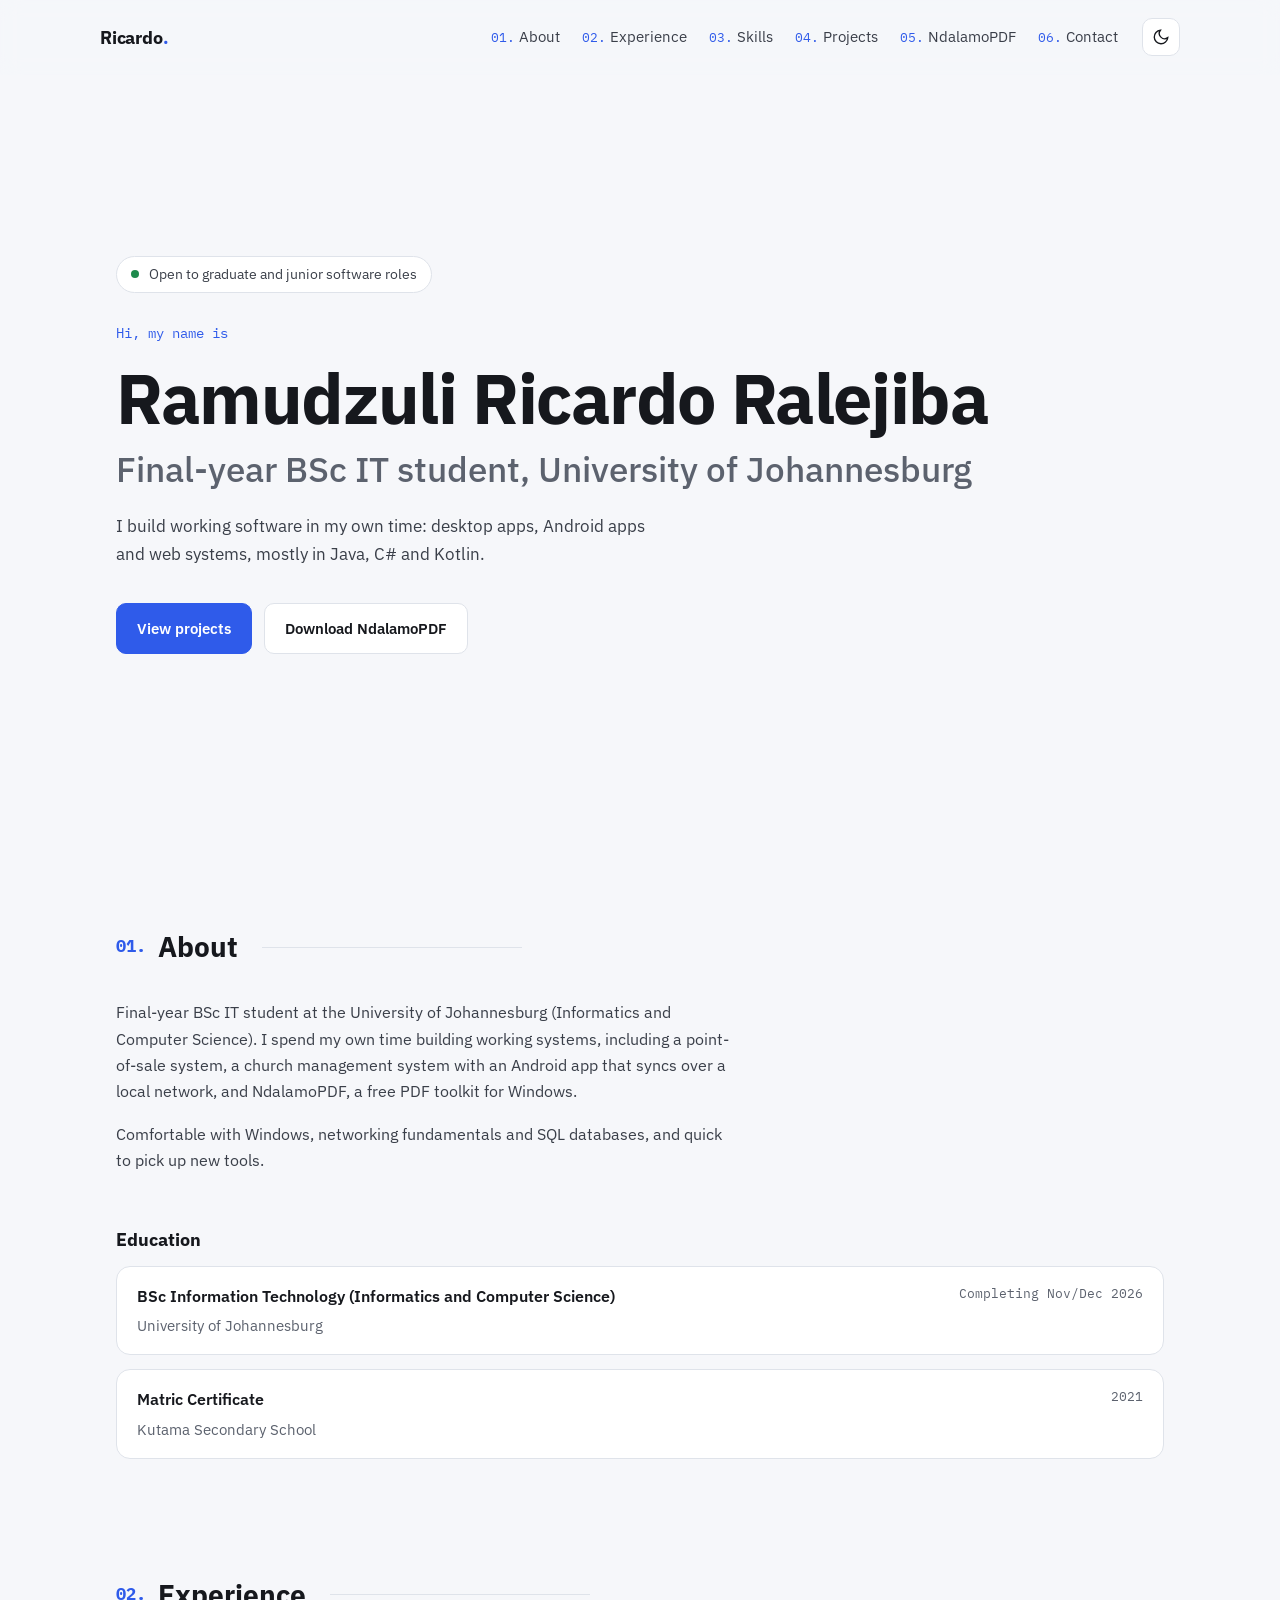
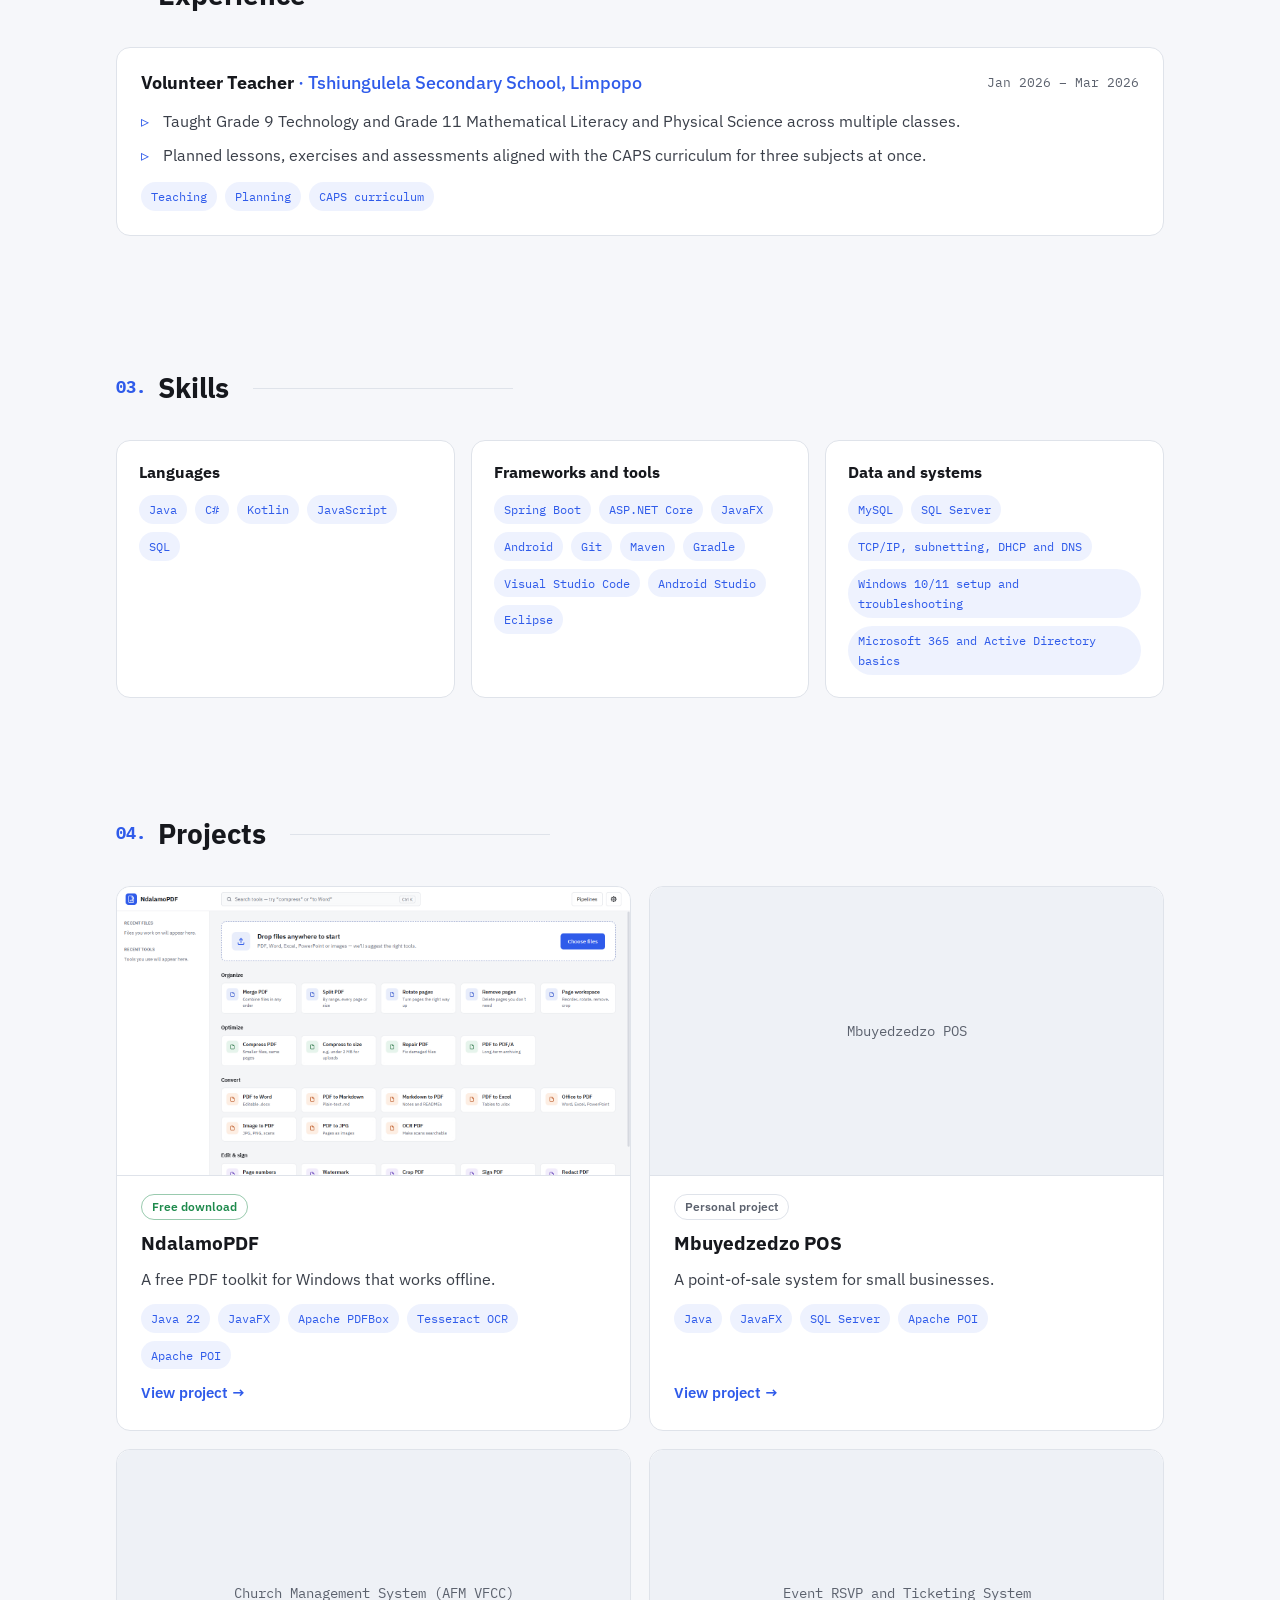
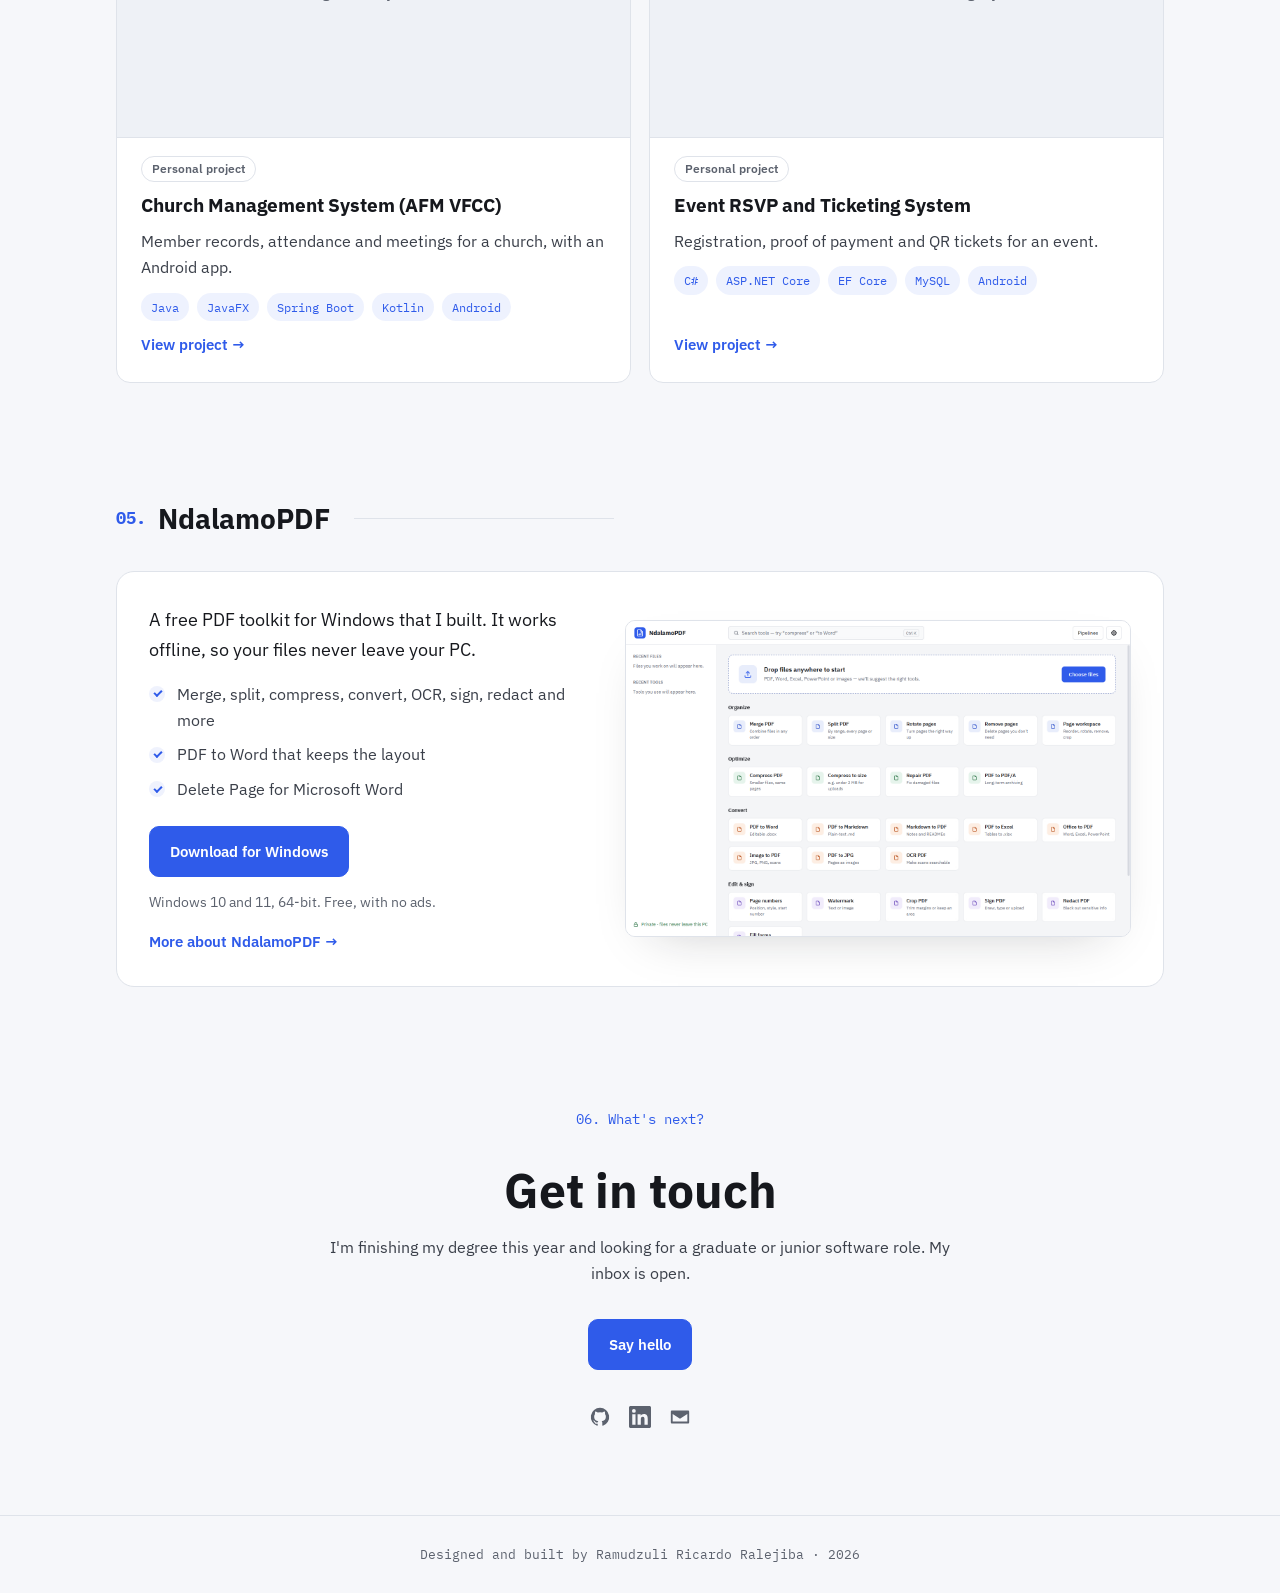
==== index.html @ 0871b76e "Start the portfolio site Home page with about, experience, skills, projects and an NdalamoPDF downlo" ====
<!doctype html>
<html lang="en" data-theme="dark">
<head>
  <meta charset="utf-8">
  <meta name="viewport" content="width=device-width, initial-scale=1">
  <title>Ramudzuli Ricardo Ralejiba</title>
  <meta name="description" content="Final-year BSc IT student at the University of Johannesburg. Projects, experience and NdalamoPDF, a free PDF toolkit for Windows.">
  <link rel="icon" href="assets/img/favicon.svg" type="image/svg+xml">
  <link rel="preconnect" href="https://fonts.googleapis.com">
  <link rel="preconnect" href="https://fonts.gstatic.com" crossorigin>
  <link href="https://fonts.googleapis.com/css2?family=IBM+Plex+Mono:wght@400;500&family=IBM+Plex+Sans:wght@400;500;600;700&display=swap" rel="stylesheet">
  <link rel="stylesheet" href="assets/css/site.css">
  <script>
    // The theme the visitor chose last time (or their system's), before anything is drawn.
    try {
      const saved = localStorage.getItem('theme');
      const theme = saved || (matchMedia('(prefers-color-scheme: light)').matches ? 'light' : 'dark');
      document.documentElement.dataset.theme = theme;
    } catch (e) {}
  </script>
</head>
<body>
  <header class="nav" id="top">
    <a class="brand" href="#top" data-bind="profile.shortName">Ricardo</a>
    <nav aria-label="Sections">
      <a href="#about"><span>01.</span> About</a>
      <a href="#experience"><span>02.</span> Experience</a>
      <a href="#skills"><span>03.</span> Skills</a>
      <a href="#projects"><span>04.</span> Projects</a>
      <a href="#ndalamopdf"><span>05.</span> NdalamoPDF</a>
      <a href="#contact"><span>06.</span> Contact</a>
    </nav>
    <button class="theme-toggle" type="button" aria-label="Switch between light and dark">
      <svg viewBox="0 0 24 24" aria-hidden="true"><path class="sun" d="M12 4V2m0 20v-2m8-8h2M2 12h2m13.66-5.66 1.41-1.41M4.93 19.07l1.41-1.41m0-11.32L4.93 4.93m14.14 14.14-1.41-1.41M12 7a5 5 0 1 0 0 10 5 5 0 0 0 0-10z"/><path class="moon" d="M21 12.8A9 9 0 1 1 11.2 3a7 7 0 0 0 9.8 9.8z"/></svg>
    </button>
  </header>

  <main>
    <section class="hero">
      <p class="status" data-show="profile.available"><span class="pulse"></span><span data-bind="profile.availableText"></span></p>
      <p class="mono hello">Hi, my name is</p>
      <h1 data-bind="profile.name"></h1>
      <h2 class="role" data-bind="profile.role"></h2>
      <p class="intro" data-bind="profile.intro"></p>
      <div class="actions">
        <a class="button primary" href="#projects">View projects</a>
        <a class="button" href="#ndalamopdf">Download NdalamoPDF</a>
        <a class="button" data-href="profile.cv" data-show="profile.cv" download>Download CV</a>
      </div>
    </section>

    <section id="about" class="section">
      <h2 class="section-title"><span class="mono">01.</span> About</h2>
      <div class="about">
        <div class="about-text" id="about-text"></div>
        <figure class="photo" data-show="profile.photo"><img data-src="profile.photo" alt="Ramudzuli Ricardo Ralejiba"></figure>
      </div>
      <h3 class="sub">Education</h3>
      <ul class="timeline" id="education"></ul>
    </section>

    <section id="experience" class="section">
      <h2 class="section-title"><span class="mono">02.</span> Experience</h2>
      <div id="experience-list"></div>
    </section>

    <section id="skills" class="section">
      <h2 class="section-title"><span class="mono">03.</span> Skills</h2>
      <div class="skills" id="skills-list"></div>
    </section>

    <section id="projects" class="section">
      <h2 class="section-title"><span class="mono">04.</span> Projects</h2>
      <div class="cards" id="project-cards"></div>
    </section>

    <section id="ndalamopdf" class="section spotlight">
      <h2 class="section-title"><span class="mono">05.</span> NdalamoPDF</h2>
      <div class="spotlight-card">
        <div class="spotlight-text">
          <p class="lead">A free PDF toolkit for Windows that I built. It works offline, so your files never leave your PC.</p>
          <ul class="checks">
            <li>Merge, split, compress, convert, OCR, sign, redact and more</li>
            <li>PDF to Word that keeps the layout</li>
            <li>Delete Page for Microsoft Word</li>
          </ul>
          <div class="downloads" id="downloads">
            <a class="button primary" href="https://github.com/Ramudzuli1702/ndalamo-pdf/releases/latest">Download for Windows</a>
          </div>
          <p class="fine" id="download-facts">Windows 10 and 11, 64-bit. Free, with no ads.</p>
          <a class="text-link" href="project.html?p=ndalamopdf">More about NdalamoPDF →</a>
        </div>
        <img class="spotlight-shot" src="media/ndalamopdf/home.png" alt="NdalamoPDF's home screen with all its tools">
      </div>
      <div class="reviews" id="reviews" hidden>
        <h3 class="sub">What people say <span class="rating" id="rating"></span></h3>
        <div class="review-list" id="review-list"></div>
      </div>
    </section>

    <section id="contact" class="section contact">
      <p class="mono">06. What's next?</p>
      <h2>Get in touch</h2>
      <p>I'm finishing my degree this year and looking for a graduate or junior software role. My inbox is open.</p>
      <a class="button primary" data-mailto="profile.email">Say hello</a>
      <div class="socials">
        <a data-href="profile.github" aria-label="GitHub" target="_blank" rel="noopener"><svg viewBox="0 0 24 24"><path d="M12 2a10 10 0 0 0-3.16 19.49c.5.09.68-.22.68-.48v-1.7c-2.78.6-3.37-1.34-3.37-1.34-.45-1.16-1.11-1.47-1.11-1.47-.91-.62.07-.6.07-.6 1 .07 1.53 1.03 1.53 1.03.9 1.53 2.35 1.09 2.92.83.09-.65.35-1.09.63-1.34-2.22-.25-4.55-1.11-4.55-4.94 0-1.09.39-1.98 1.03-2.68-.1-.25-.45-1.27.1-2.65 0 0 .84-.27 2.75 1.02a9.6 9.6 0 0 1 5 0c1.91-1.29 2.75-1.02 2.75-1.02.55 1.38.2 2.4.1 2.65.64.7 1.03 1.59 1.03 2.68 0 3.84-2.34 4.68-4.57 4.93.36.31.68.92.68 1.85v2.74c0 .27.18.58.69.48A10 10 0 0 0 12 2z"/></svg></a>
        <a data-href="profile.linkedin" aria-label="LinkedIn" target="_blank" rel="noopener"><svg viewBox="0 0 24 24"><path d="M20.45 20.45h-3.56v-5.57c0-1.33-.02-3.04-1.85-3.04-1.86 0-2.14 1.45-2.14 2.94v5.67H9.35V9h3.41v1.56h.05c.48-.9 1.64-1.85 3.37-1.85 3.6 0 4.27 2.37 4.27 5.46v6.28zM5.34 7.43a2.06 2.06 0 1 1 0-4.13 2.06 2.06 0 0 1 0 4.13zM7.12 20.45H3.56V9h3.56v11.45zM22.22 0H1.77C.79 0 0 .77 0 1.73v20.54C0 23.23.79 24 1.77 24h20.45c.98 0 1.78-.77 1.78-1.73V1.73C24 .77 23.2 0 22.22 0z"/></svg></a>
        <a data-mailto="profile.email" aria-label="Email"><svg viewBox="0 0 24 24"><path d="M3 5h18a1 1 0 0 1 1 1v12a1 1 0 0 1-1 1H3a1 1 0 0 1-1-1V6a1 1 0 0 1 1-1zm9 7.2L4.4 7H19.6L12 12.2zM4 8.6V17h16V8.6l-8 5.4-8-5.4z"/></svg></a>
      </div>
    </section>
  </main>

  <footer class="footer"><p>Designed and built by Ramudzuli Ricardo Ralejiba · <span id="year"></span></p></footer>
  <script src="assets/js/site.js"></script>
</body>
</html>
---- assets/css/site.css ----
/* Portfolio styles. Colours are roles, defined once per theme; the brand blue and leaf green
   are NdalamoPDF's. Plain CSS, no framework. */
:root {
  --font: 'IBM Plex Sans', system-ui, -apple-system, 'Segoe UI', sans-serif;
  --mono: 'IBM Plex Mono', ui-monospace, Consolas, monospace;
  --radius: 14px;
  --max: 1080px;
  --ease: cubic-bezier(.2, .7, .2, 1);
}
:root, [data-theme="dark"] {
  --bg: #0B1220;
  --surface: #111A2E;
  --surface-2: #17223A;
  --border: #22304D;
  --text: #E6EAF2;
  --text-soft: #B8C1D3;
  --muted: #8B95AA;
  --accent: #6F8FFF;
  --accent-strong: #5B7FF2;
  --accent-soft: rgba(111, 143, 255, .12);
  --green: #6FD195;
  --on-accent: #FFFFFF;
  --shadow: 0 20px 50px -24px rgba(0, 0, 0, .7);
  color-scheme: dark;
}
[data-theme="light"] {
  --bg: #F6F7FA;
  --surface: #FFFFFF;
  --surface-2: #EEF1F6;
  --border: #DFE3EA;
  --text: #16181D;
  --text-soft: #3A3F49;
  --muted: #5C626E;
  --accent: #2F5BEA;
  --accent-strong: #2F5BEA;
  --accent-soft: rgba(47, 91, 234, .08);
  --green: #1E8A4C;
  --on-accent: #FFFFFF;
  --shadow: 0 20px 50px -28px rgba(22, 24, 29, .25);
  color-scheme: light;
}

* { box-sizing: border-box; }
html { scroll-behavior: smooth; scroll-padding-top: 84px; }
body {
  margin: 0;
  background: var(--bg);
  color: var(--text-soft);
  font: 16px/1.65 var(--font);
  -webkit-font-smoothing: antialiased;
  transition: background .3s, color .3s;
}
a { color: var(--accent); text-decoration: none; }
a:hover { text-decoration: underline; }
img { max-width: 100%; display: block; }
h1, h2, h3 { color: var(--text); line-height: 1.15; margin: 0; }
.mono { font-family: var(--mono); color: var(--accent); font-size: .9rem; }
[hidden] { display: none !important; }

/* ── Navigation ── */
.nav {
  position: sticky; top: 0; z-index: 10;
  display: flex; align-items: center; gap: 24px;
  padding: 18px max(16px, calc((100vw - var(--max)) / 2));
  background: color-mix(in srgb, var(--bg) 80%, transparent);
  backdrop-filter: blur(10px);
  border-bottom: 1px solid transparent;
  transition: border-color .3s;
}
.nav.scrolled { border-bottom-color: var(--border); }
.brand { font-weight: 700; font-size: 1.15rem; color: var(--text); letter-spacing: -.01em; }
.brand::after { content: '.'; color: var(--accent); }
.brand:hover { text-decoration: none; }
.nav nav { margin-left: auto; display: flex; gap: 22px; }
.nav nav a { color: var(--text-soft); font-size: .92rem; }
.nav nav a span { font-family: var(--mono); color: var(--accent); font-size: .82rem; }
.nav nav a:hover { color: var(--accent); text-decoration: none; }
.theme-toggle {
  width: 38px; height: 38px; border-radius: 10px; border: 1px solid var(--border);
  background: var(--surface); color: var(--text); cursor: pointer; display: grid; place-items: center;
}
.theme-toggle svg { width: 18px; height: 18px; fill: none; stroke: currentColor; stroke-width: 1.8; stroke-linecap: round; }
[data-theme="dark"] .theme-toggle .moon, [data-theme="light"] .theme-toggle .sun { display: none; }

/* ── Layout ── */
main { max-width: var(--max); margin: 0 auto; padding: 0 16px; }
.section { padding: 96px 0 24px; }
.section-title {
  display: flex; align-items: center; gap: 12px; font-size: 1.75rem; margin-bottom: 36px;
}
.section-title::after { content: ''; flex: 0 1 260px; height: 1px; background: var(--border); margin-left: 12px; }
.section-title .mono { font-size: 1.05rem; }
.sub { font-size: 1.1rem; margin: 40px 0 16px; }

/* ── Hero ── */
.hero { min-height: min(calc(100vh - 80px), 760px); display: flex; flex-direction: column; justify-content: center; padding: 48px 0; }
.status {
  display: inline-flex; align-items: center; gap: 10px; align-self: flex-start;
  padding: 6px 14px; border-radius: 999px; border: 1px solid var(--border); background: var(--surface);
  font-size: .85rem; color: var(--text-soft); margin: 0 0 28px;
}
.pulse { width: 8px; height: 8px; border-radius: 50%; background: var(--green); box-shadow: 0 0 0 0 var(--green); animation: pulse 2s infinite; }
@keyframes pulse { 70% { box-shadow: 0 0 0 8px transparent; } 100% { box-shadow: 0 0 0 0 transparent; } }
.hello { margin: 0 0 14px; }
.hero h1 { font-size: clamp(2.4rem, 6vw, 4.4rem); letter-spacing: -.02em; }
.role { font-size: clamp(1.3rem, 3.2vw, 2.2rem); color: var(--muted); font-weight: 500; margin-top: 10px; }
.intro { max-width: 560px; font-size: 1.08rem; margin: 22px 0 34px; }
.actions { display: flex; flex-wrap: wrap; gap: 12px; }
.button {
  display: inline-flex; align-items: center; gap: 8px; padding: 12px 20px; border-radius: 10px;
  border: 1px solid var(--border); background: var(--surface); color: var(--text); font-weight: 600; font-size: .95rem;
  transition: transform .2s var(--ease), border-color .2s, background .2s;
}
.button:hover { text-decoration: none; border-color: var(--accent); transform: translateY(-1px); }
.button.primary { background: var(--accent-strong); border-color: var(--accent-strong); color: var(--on-accent); }
.button.primary:hover { filter: brightness(1.08); }

/* ── About ── */
.about { display: grid; grid-template-columns: 1fr 260px; gap: 48px; align-items: start; }
.about-text p { margin: 0 0 16px; max-width: 620px; }
.photo { margin: 0; border-radius: var(--radius); overflow: hidden; border: 1px solid var(--border); aspect-ratio: 1; background: var(--surface); }
.photo img { width: 100%; height: 100%; object-fit: cover; }
.timeline { list-style: none; padding: 0; margin: 0; display: grid; gap: 14px; }
.timeline li { display: grid; grid-template-columns: 1fr auto; gap: 4px 16px; padding: 16px 20px; border: 1px solid var(--border); border-radius: var(--radius); background: var(--surface); }
.timeline strong { color: var(--text); font-weight: 600; }
.timeline .when { font-family: var(--mono); font-size: .82rem; color: var(--muted); white-space: nowrap; }
.timeline .place { color: var(--muted); font-size: .95rem; }

/* ── Experience ── */
.job { padding: 24px; border: 1px solid var(--border); border-radius: var(--radius); background: var(--surface); margin-bottom: 16px; }
.job header { display: flex; justify-content: space-between; gap: 16px; flex-wrap: wrap; }
.job h3 { font-size: 1.15rem; }
.job h3 span { color: var(--accent); font-weight: 500; }
.job .when { font-family: var(--mono); font-size: .82rem; color: var(--muted); }
.job ul:not(.tags) { margin: 14px 0; padding-left: 0; list-style: none; }
.job ul:not(.tags) li { position: relative; padding-left: 22px; margin-bottom: 8px; }
.job ul:not(.tags) li::before { content: '▹'; position: absolute; left: 0; color: var(--accent); }
.tags { display: flex; flex-wrap: wrap; gap: 8px; margin: 0; padding: 0; list-style: none; }
.tags li { font-family: var(--mono); font-size: .78rem; color: var(--accent); background: var(--accent-soft); padding: 4px 10px; border-radius: 999px; }

/* ── Skills ── */
.skills { display: grid; grid-template-columns: repeat(auto-fit, minmax(260px, 1fr)); gap: 16px; }
.skill-group { padding: 22px; border: 1px solid var(--border); border-radius: var(--radius); background: var(--surface); }
.skill-group h3 { font-size: 1rem; margin-bottom: 14px; }

/* ── Project cards ── */
.cards { display: grid; grid-template-columns: repeat(2, 1fr); gap: 18px; }
.card {
  display: flex; flex-direction: column; gap: 12px; padding: 24px; border: 1px solid var(--border); border-radius: var(--radius);
  background: var(--surface); color: inherit; transition: transform .25s var(--ease), border-color .25s, box-shadow .25s;
}
.card:hover { text-decoration: none; transform: translateY(-4px); border-color: var(--accent); box-shadow: var(--shadow); }
.card .thumb { margin: -24px -24px 6px; aspect-ratio: 16 / 9; border-bottom: 1px solid var(--border); background: var(--surface-2); overflow: hidden; border-radius: var(--radius) var(--radius) 0 0; }
.card .thumb img { width: 100%; height: 100%; object-fit: cover; object-position: top left; }
.card .thumb.empty { display: grid; place-items: center; color: var(--muted); font-family: var(--mono); font-size: .85rem; }
.card h3 { font-size: 1.2rem; }
.card p { margin: 0; }
.card .badge { align-self: flex-start; font-size: .75rem; font-weight: 600; color: var(--muted); border: 1px solid var(--border); border-radius: 999px; padding: 2px 10px; }
.card .badge.free { color: var(--green); border-color: color-mix(in srgb, var(--green) 45%, transparent); }
.card .more { margin-top: auto; color: var(--accent); font-weight: 600; font-size: .92rem; }

/* ── NdalamoPDF spotlight ── */
.spotlight-card {
  display: grid; grid-template-columns: 1fr 1.15fr; gap: 36px; align-items: center; padding: 32px;
  border: 1px solid var(--border); border-radius: calc(var(--radius) + 4px); background: var(--surface);
}
.lead { font-size: 1.15rem; color: var(--text); margin: 0 0 16px; }
.checks { list-style: none; padding: 0; margin: 0 0 24px; display: grid; gap: 8px; }
.checks li { padding-left: 28px; position: relative; }
.checks li::before { content: ''; position: absolute; left: 0; top: .35em; width: 16px; height: 16px; border-radius: 50%; background: var(--accent-soft); }
.checks li::after { content: ''; position: absolute; left: 5px; top: .62em; width: 6px; height: 3px; border: solid var(--accent); border-width: 0 0 2px 2px; transform: rotate(-45deg); }
.downloads { display: flex; flex-wrap: wrap; gap: 10px; }
.downloads .button small { font-weight: 400; opacity: .8; }
.fine { font-size: .85rem; color: var(--muted); margin: 14px 0; }
.text-link { font-weight: 600; font-size: .95rem; }
.spotlight-shot { border-radius: 10px; border: 1px solid var(--border); box-shadow: var(--shadow); }
.reviews { margin-top: 8px; }
.rating { font-size: .95rem; color: var(--muted); font-weight: 500; margin-left: 8px; }
.review-list { display: grid; grid-template-columns: repeat(auto-fit, minmax(260px, 1fr)); gap: 16px; }
.review { padding: 20px; border: 1px solid var(--border); border-radius: var(--radius); background: var(--surface); margin: 0; }
.review .stars { color: #F5A524; letter-spacing: 2px; }
.review blockquote { margin: 10px 0 0; color: var(--text-soft); }
.review figcaption { margin-top: 10px; font-size: .8rem; color: var(--muted); font-family: var(--mono); }

/* ── Contact and footer ── */
.contact { text-align: center; max-width: 620px; margin: 0 auto; padding-bottom: 80px; }
.contact h2 { font-size: clamp(2rem, 5vw, 3rem); margin: 12px 0 16px; }
.contact p { margin: 0 0 32px; }
.socials { display: flex; justify-content: center; gap: 18px; margin-top: 36px; }
.socials a { color: var(--muted); }
.socials a:hover { color: var(--accent); }
.socials svg { width: 22px; height: 22px; fill: currentColor; }
.footer { text-align: center; padding: 28px 16px; font-family: var(--mono); font-size: .8rem; color: var(--muted); border-top: 1px solid var(--border); }
.footer p { margin: 0; }

/* ── Project page ── */
.project { padding-top: 56px; padding-bottom: 80px; }
.project .eyebrow { display: flex; gap: 10px; align-items: center; margin-bottom: 14px; }
.project h1 { font-size: clamp(2rem, 5vw, 3.2rem); letter-spacing: -.02em; }
.project .tagline { font-size: 1.2rem; color: var(--muted); margin: 12px 0 24px; }
.project .links { display: flex; gap: 12px; flex-wrap: wrap; margin-bottom: 40px; }
.project-grid { display: grid; grid-template-columns: 1.6fr 1fr; gap: 40px; align-items: start; }
.project-grid .body p { margin: 0 0 16px; }
.project-grid h2 { font-size: 1.2rem; margin: 32px 0 14px; }
.facts { padding: 22px; border: 1px solid var(--border); border-radius: var(--radius); background: var(--surface); position: sticky; top: 96px; }
.facts h3 { font-size: .8rem; text-transform: uppercase; letter-spacing: .08em; color: var(--muted); margin: 0 0 10px; }
.facts .tags { margin-bottom: 20px; }
.facts p { margin: 0 0 18px; }
.gallery { display: grid; grid-template-columns: repeat(auto-fit, minmax(240px, 1fr)); gap: 14px; }
.gallery button { padding: 0; border: 1px solid var(--border); border-radius: 10px; overflow: hidden; background: var(--surface-2); cursor: zoom-in; text-align: left; color: inherit; font: inherit; }
.gallery img { aspect-ratio: 16 / 10; width: 100%; object-fit: cover; object-position: top left; }
.gallery span { display: block; padding: 10px 12px; font-size: .85rem; color: var(--muted); }
.video { aspect-ratio: 16 / 9; border-radius: var(--radius); overflow: hidden; border: 1px solid var(--border); }
.video iframe, .video video { width: 100%; height: 100%; border: 0; }
.linkedin-post { border: 1px solid var(--border); border-radius: var(--radius); overflow: hidden; background: #fff; max-width: 560px; }
.linkedin-post iframe { width: 100%; height: 600px; border: 0; }
.placeholder { padding: 28px; border: 1px dashed var(--border); border-radius: var(--radius); color: var(--muted); text-align: center; font-size: .92rem; }
.lightbox { position: fixed; inset: 0; z-index: 50; background: rgba(5, 8, 15, .88); display: grid; place-items: center; padding: 32px; }
.lightbox img { max-height: 82vh; border-radius: 10px; }
.lightbox p { color: #E6EAF2; margin: 12px 0 0; text-align: center; }
.lightbox button { position: absolute; top: 18px; right: 22px; background: none; border: 0; color: #fff; font-size: 2rem; cursor: pointer; }

/* ── Gentle reveal on scroll ── */
.reveal { opacity: 0; transform: translateY(14px); transition: opacity .6s var(--ease), transform .6s var(--ease); }
.reveal.shown { opacity: 1; transform: none; }
@media (prefers-reduced-motion: reduce) {
  html { scroll-behavior: auto; }
  .reveal { opacity: 1; transform: none; transition: none; }
  .pulse { animation: none; }
}

/* ── Small screens ── */
@media (max-width: 860px) {
  .nav nav { display: none; }
  .theme-toggle { margin-left: auto; }
  .project-page .nav nav { display: flex; }
  .about, .spotlight-card, .project-grid, .cards { grid-template-columns: 1fr; }
  .photo { max-width: 240px; }
  .spotlight-card { padding: 22px; }
  .section { padding-top: 72px; }
  .facts { position: static; }
}
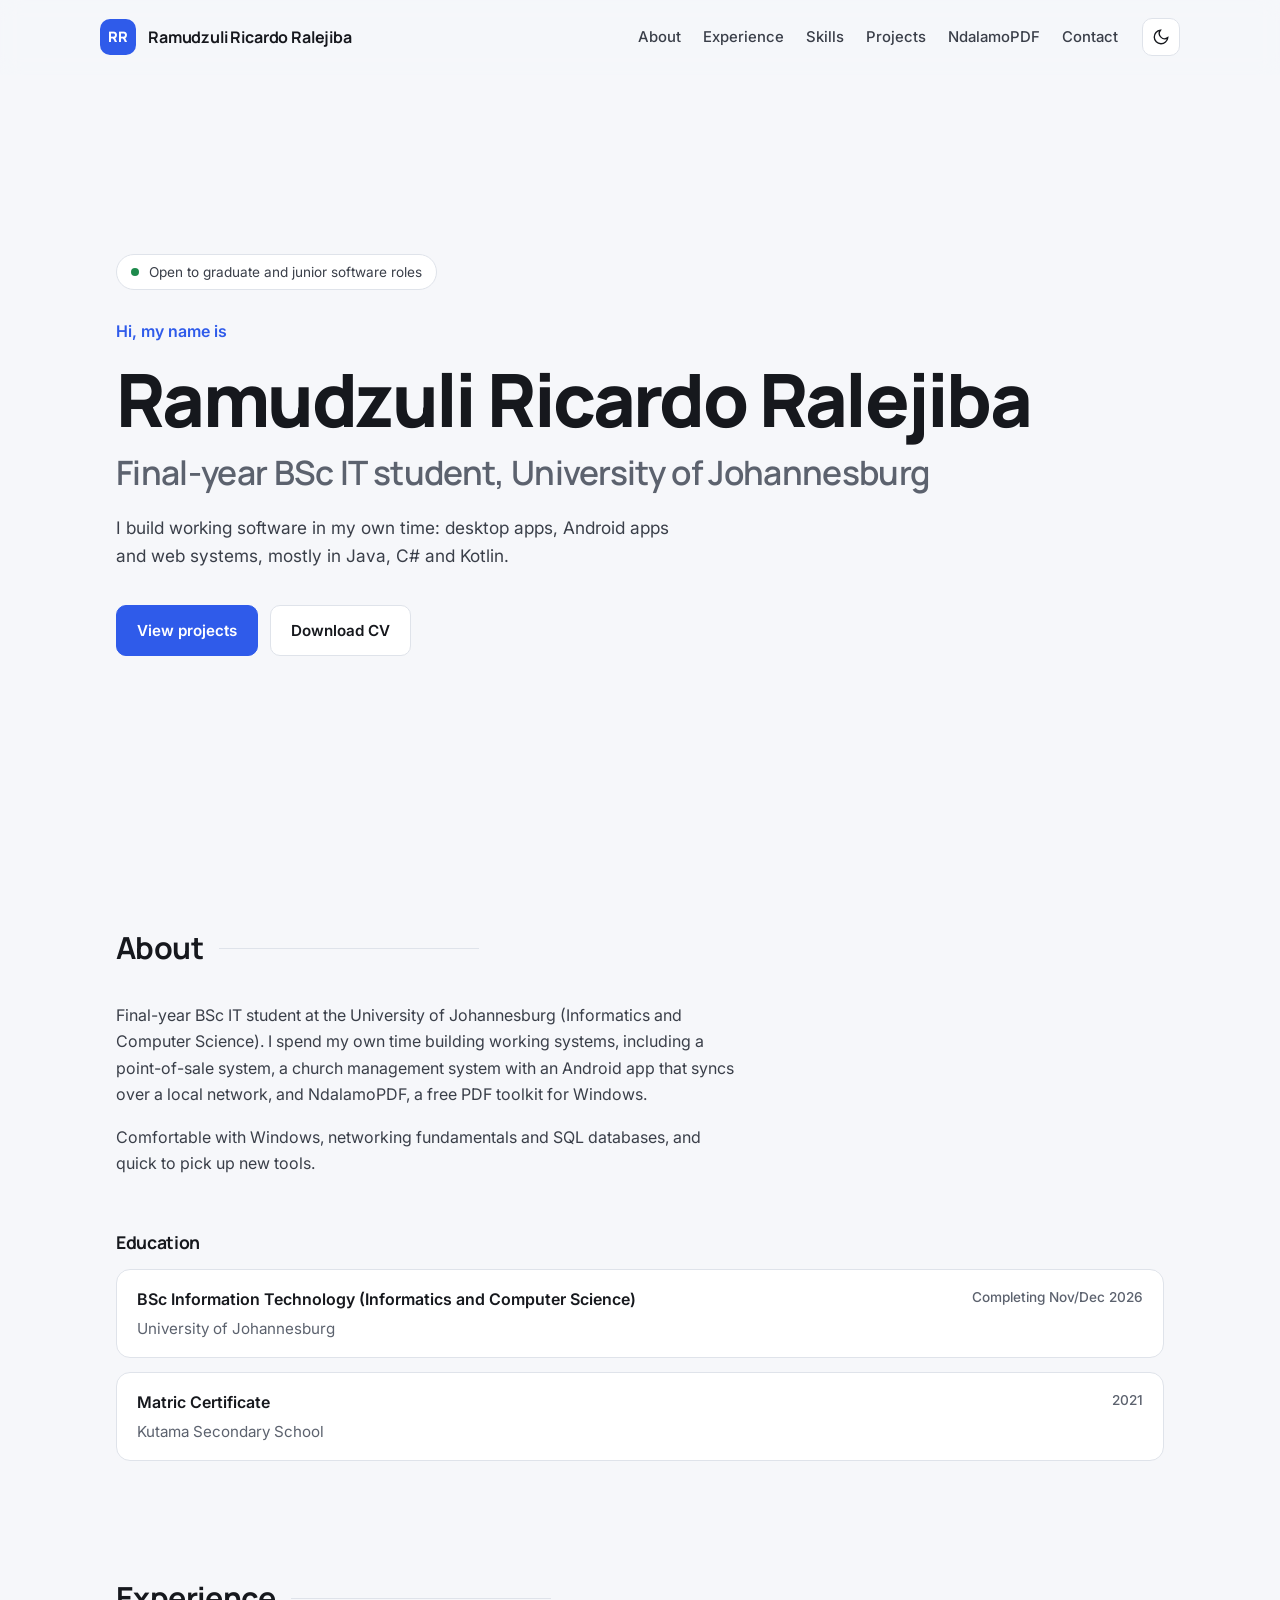
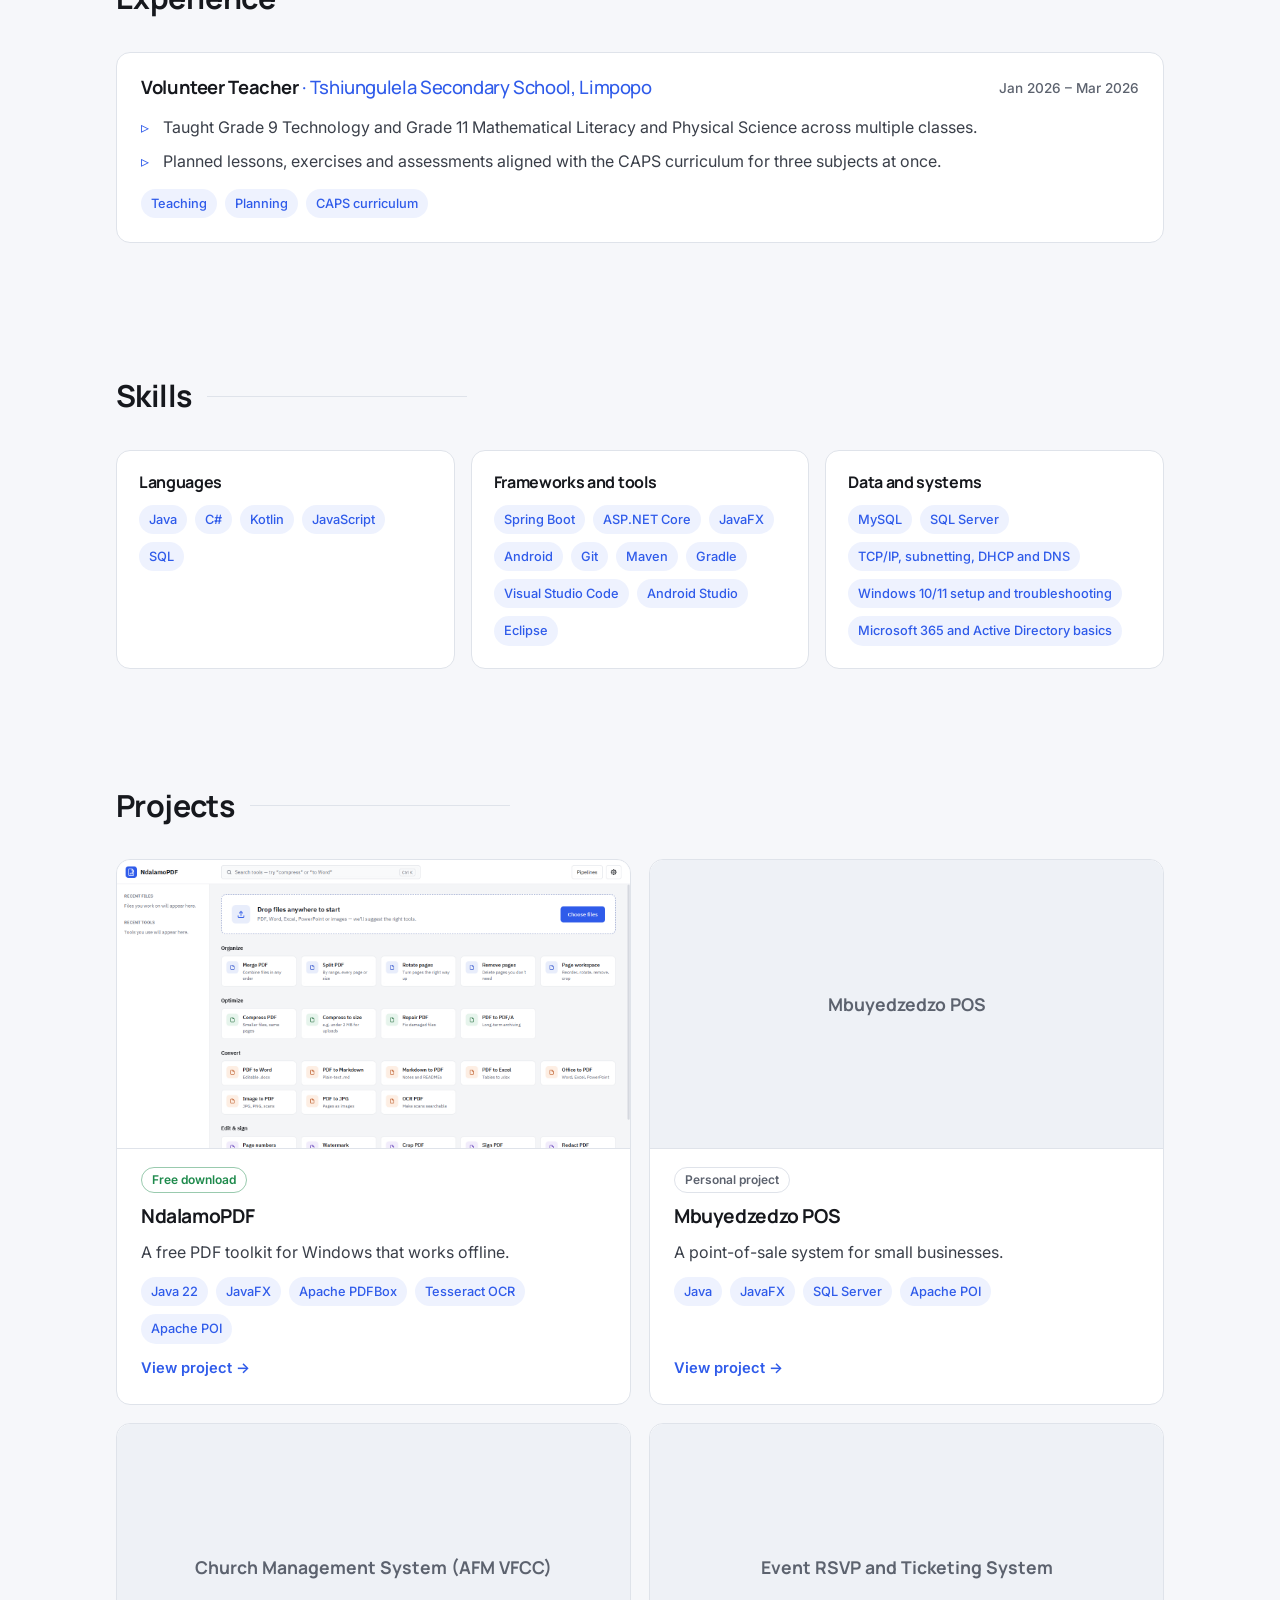
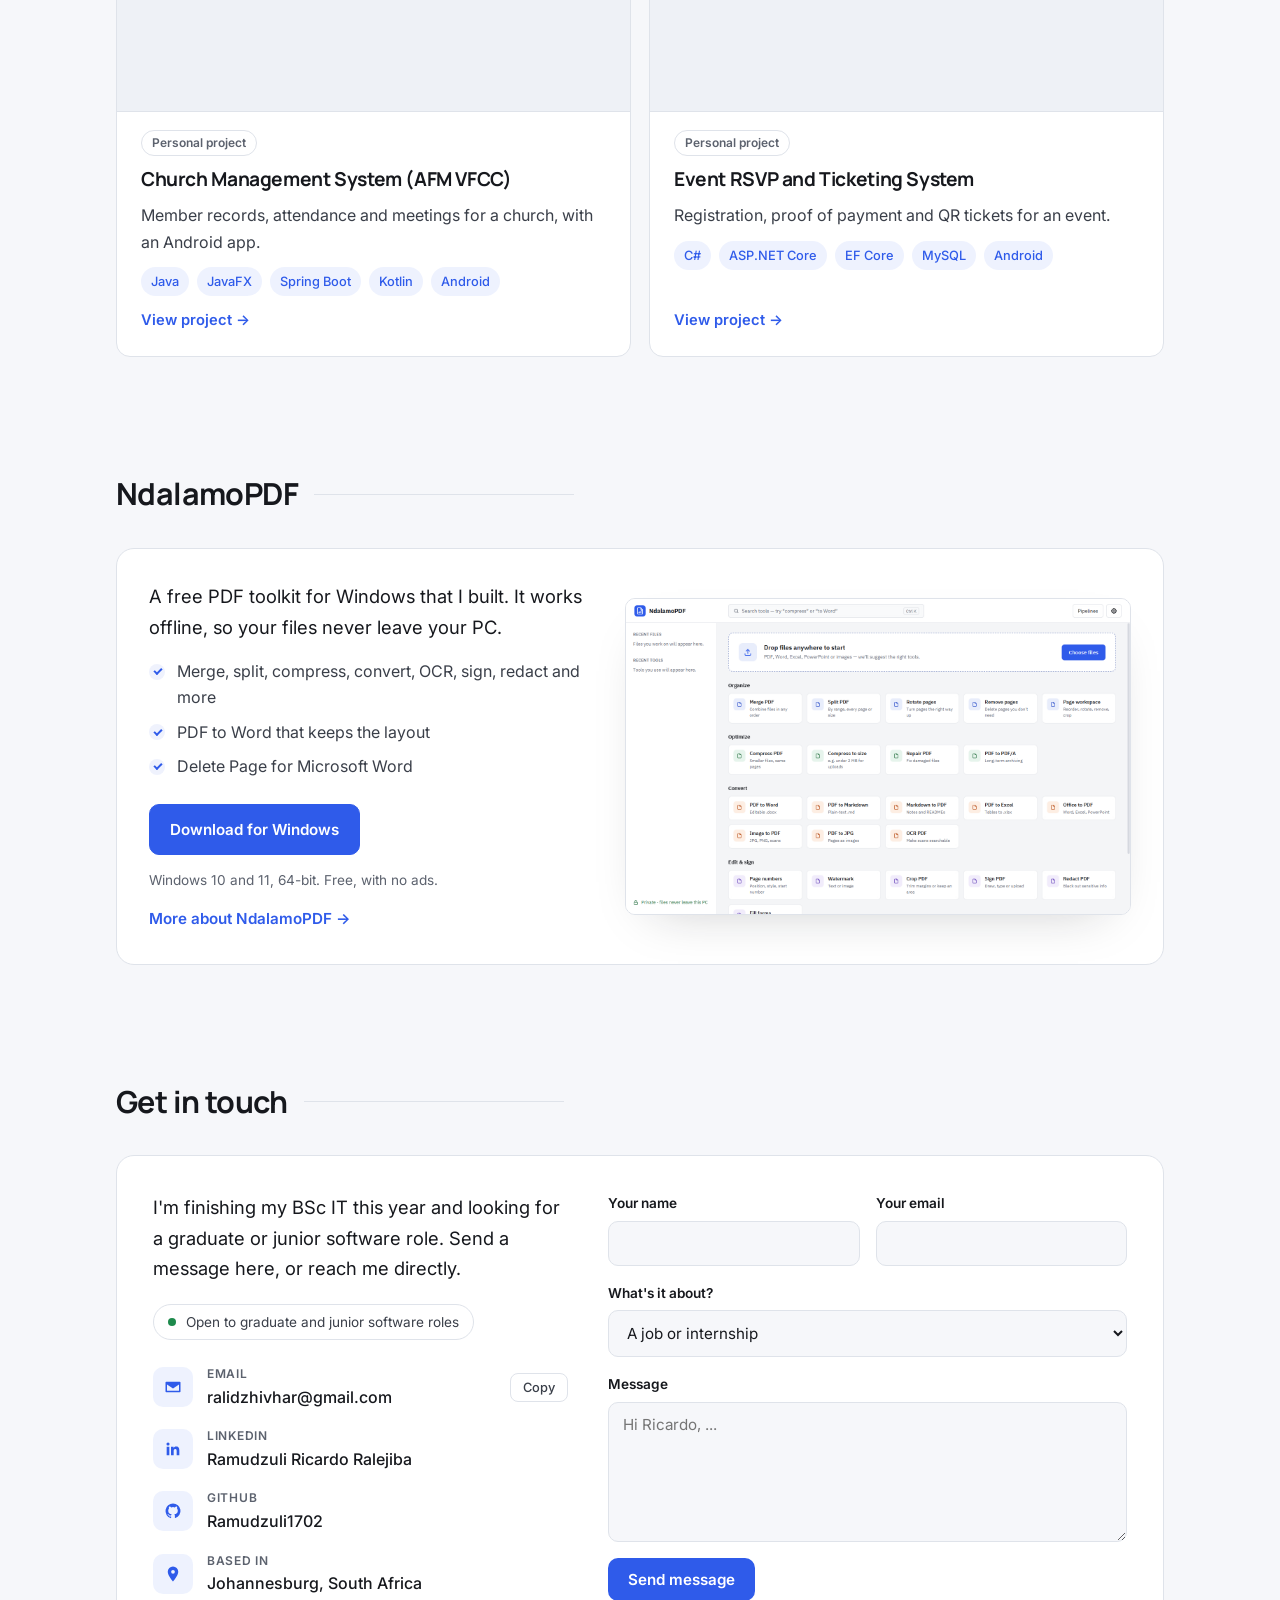
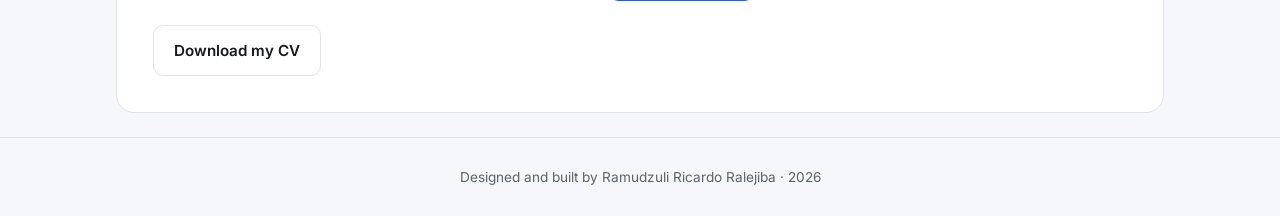
==== commit 7d3f6fcf: "Refresh the look and add a contact form A monogram and full name in the header, Manrope and Inter fo" ====
--- a/index.html
+++ b/index.html
@@ -8,7 +8,7 @@
   <link rel="icon" href="assets/img/favicon.svg" type="image/svg+xml">
   <link rel="preconnect" href="https://fonts.googleapis.com">
   <link rel="preconnect" href="https://fonts.gstatic.com" crossorigin>
-  <link href="https://fonts.googleapis.com/css2?family=IBM+Plex+Mono:wght@400;500&family=IBM+Plex+Sans:wght@400;500;600;700&display=swap" rel="stylesheet">
+  <link href="https://fonts.googleapis.com/css2?family=Inter:wght@400;500;600&family=Manrope:wght@500;600;700;800&display=swap" rel="stylesheet">
   <link rel="stylesheet" href="assets/css/site.css">
   <script>
     // The theme the visitor chose last time (or their system's), before anything is drawn.
@@ -21,14 +21,14 @@
 </head>
 <body>
   <header class="nav" id="top">
-    <a class="brand" href="#top" data-bind="profile.shortName">Ricardo</a>
+    <a class="brand" href="#top" aria-label="Back to the top"><span class="mark">RR</span><span class="brand-name" data-bind="profile.name">Ramudzuli Ricardo Ralejiba</span></a>
     <nav aria-label="Sections">
-      <a href="#about"><span>01.</span> About</a>
-      <a href="#experience"><span>02.</span> Experience</a>
-      <a href="#skills"><span>03.</span> Skills</a>
-      <a href="#projects"><span>04.</span> Projects</a>
-      <a href="#ndalamopdf"><span>05.</span> NdalamoPDF</a>
-      <a href="#contact"><span>06.</span> Contact</a>
+      <a href="#about">About</a>
+      <a href="#experience">Experience</a>
+      <a href="#skills">Skills</a>
+      <a href="#projects">Projects</a>
+      <a href="#ndalamopdf">NdalamoPDF</a>
+      <a href="#contact">Contact</a>
     </nav>
     <button class="theme-toggle" type="button" aria-label="Switch between light and dark">
       <svg viewBox="0 0 24 24" aria-hidden="true"><path class="sun" d="M12 4V2m0 20v-2m8-8h2M2 12h2m13.66-5.66 1.41-1.41M4.93 19.07l1.41-1.41m0-11.32L4.93 4.93m14.14 14.14-1.41-1.41M12 7a5 5 0 1 0 0 10 5 5 0 0 0 0-10z"/><path class="moon" d="M21 12.8A9 9 0 1 1 11.2 3a7 7 0 0 0 9.8 9.8z"/></svg>
@@ -38,19 +38,18 @@
   <main>
     <section class="hero">
       <p class="status" data-show="profile.available"><span class="pulse"></span><span data-bind="profile.availableText"></span></p>
-      <p class="mono hello">Hi, my name is</p>
+      <p class="hello">Hi, my name is</p>
       <h1 data-bind="profile.name"></h1>
       <h2 class="role" data-bind="profile.role"></h2>
       <p class="intro" data-bind="profile.intro"></p>
       <div class="actions">
         <a class="button primary" href="#projects">View projects</a>
-        <a class="button" href="#ndalamopdf">Download NdalamoPDF</a>
-        <a class="button" data-href="profile.cv" data-show="profile.cv" download>Download CV</a>
+        <a class="button" data-href="profile.cv" download>Download CV</a>
       </div>
     </section>
 
     <section id="about" class="section">
-      <h2 class="section-title"><span class="mono">01.</span> About</h2>
+      <h2 class="section-title">About</h2>
       <div class="about">
         <div class="about-text" id="about-text"></div>
         <figure class="photo" data-show="profile.photo"><img data-src="profile.photo" alt="Ramudzuli Ricardo Ralejiba"></figure>
@@ -60,22 +59,22 @@
     </section>
 
     <section id="experience" class="section">
-      <h2 class="section-title"><span class="mono">02.</span> Experience</h2>
+      <h2 class="section-title">Experience</h2>
       <div id="experience-list"></div>
     </section>
 
     <section id="skills" class="section">
-      <h2 class="section-title"><span class="mono">03.</span> Skills</h2>
+      <h2 class="section-title">Skills</h2>
       <div class="skills" id="skills-list"></div>
     </section>
 
     <section id="projects" class="section">
-      <h2 class="section-title"><span class="mono">04.</span> Projects</h2>
+      <h2 class="section-title">Projects</h2>
       <div class="cards" id="project-cards"></div>
     </section>
 
     <section id="ndalamopdf" class="section spotlight">
-      <h2 class="section-title"><span class="mono">05.</span> NdalamoPDF</h2>
+      <h2 class="section-title">NdalamoPDF</h2>
       <div class="spotlight-card">
         <div class="spotlight-text">
           <p class="lead">A free PDF toolkit for Windows that I built. It works offline, so your files never leave your PC.</p>
@@ -98,15 +97,54 @@
       </div>
     </section>
 
-    <section id="contact" class="section contact">
-      <p class="mono">06. What's next?</p>
-      <h2>Get in touch</h2>
-      <p>I'm finishing my degree this year and looking for a graduate or junior software role. My inbox is open.</p>
-      <a class="button primary" data-mailto="profile.email">Say hello</a>
-      <div class="socials">
-        <a data-href="profile.github" aria-label="GitHub" target="_blank" rel="noopener"><svg viewBox="0 0 24 24"><path d="M12 2a10 10 0 0 0-3.16 19.49c.5.09.68-.22.68-.48v-1.7c-2.78.6-3.37-1.34-3.37-1.34-.45-1.16-1.11-1.47-1.11-1.47-.91-.62.07-.6.07-.6 1 .07 1.53 1.03 1.53 1.03.9 1.53 2.35 1.09 2.92.83.09-.65.35-1.09.63-1.34-2.22-.25-4.55-1.11-4.55-4.94 0-1.09.39-1.98 1.03-2.68-.1-.25-.45-1.27.1-2.65 0 0 .84-.27 2.75 1.02a9.6 9.6 0 0 1 5 0c1.91-1.29 2.75-1.02 2.75-1.02.55 1.38.2 2.4.1 2.65.64.7 1.03 1.59 1.03 2.68 0 3.84-2.34 4.68-4.57 4.93.36.31.68.92.68 1.85v2.74c0 .27.18.58.69.48A10 10 0 0 0 12 2z"/></svg></a>
-        <a data-href="profile.linkedin" aria-label="LinkedIn" target="_blank" rel="noopener"><svg viewBox="0 0 24 24"><path d="M20.45 20.45h-3.56v-5.57c0-1.33-.02-3.04-1.85-3.04-1.86 0-2.14 1.45-2.14 2.94v5.67H9.35V9h3.41v1.56h.05c.48-.9 1.64-1.85 3.37-1.85 3.6 0 4.27 2.37 4.27 5.46v6.28zM5.34 7.43a2.06 2.06 0 1 1 0-4.13 2.06 2.06 0 0 1 0 4.13zM7.12 20.45H3.56V9h3.56v11.45zM22.22 0H1.77C.79 0 0 .77 0 1.73v20.54C0 23.23.79 24 1.77 24h20.45c.98 0 1.78-.77 1.78-1.73V1.73C24 .77 23.2 0 22.22 0z"/></svg></a>
-        <a data-mailto="profile.email" aria-label="Email"><svg viewBox="0 0 24 24"><path d="M3 5h18a1 1 0 0 1 1 1v12a1 1 0 0 1-1 1H3a1 1 0 0 1-1-1V6a1 1 0 0 1 1-1zm9 7.2L4.4 7H19.6L12 12.2zM4 8.6V17h16V8.6l-8 5.4-8-5.4z"/></svg></a>
+    <section id="contact" class="section">
+      <h2 class="section-title">Get in touch</h2>
+      <div class="contact-card">
+        <div class="contact-info">
+          <p class="lead">I'm finishing my BSc IT this year and looking for a graduate or junior software role. Send a message here, or reach me directly.</p>
+          <p class="status" data-show="profile.available"><span class="pulse"></span><span data-bind="profile.availableText"></span></p>
+          <ul class="contact-list">
+            <li>
+              <span class="icon"><svg viewBox="0 0 24 24"><path d="M3 5h18a1 1 0 0 1 1 1v12a1 1 0 0 1-1 1H3a1 1 0 0 1-1-1V6a1 1 0 0 1 1-1zm9 7.2L4.4 7H19.6L12 12.2zM4 8.6V17h16V8.6l-8 5.4-8-5.4z"/></svg></span>
+              <div><small>Email</small><a data-mailto="profile.email" data-bind="profile.email"></a></div>
+              <button class="copy" type="button" data-copy="profile.email" aria-label="Copy the email address">Copy</button>
+            </li>
+            <li>
+              <span class="icon"><svg viewBox="0 0 24 24"><path d="M20.45 20.45h-3.56v-5.57c0-1.33-.02-3.04-1.85-3.04-1.86 0-2.14 1.45-2.14 2.94v5.67H9.35V9h3.41v1.56h.05c.48-.9 1.64-1.85 3.37-1.85 3.6 0 4.27 2.37 4.27 5.46v6.28zM5.34 7.43a2.06 2.06 0 1 1 0-4.13 2.06 2.06 0 0 1 0 4.13zM7.12 20.45H3.56V9h3.56v11.45z"/></svg></span>
+              <div><small>LinkedIn</small><a data-href="profile.linkedin" target="_blank" rel="noopener">Ramudzuli Ricardo Ralejiba</a></div>
+            </li>
+            <li>
+              <span class="icon"><svg viewBox="0 0 24 24"><path d="M12 2a10 10 0 0 0-3.16 19.49c.5.09.68-.22.68-.48v-1.7c-2.78.6-3.37-1.34-3.37-1.34-.45-1.16-1.11-1.47-1.11-1.47-.91-.62.07-.6.07-.6 1 .07 1.53 1.03 1.53 1.03.9 1.53 2.35 1.09 2.92.83.09-.65.35-1.09.63-1.34-2.22-.25-4.55-1.11-4.55-4.94 0-1.09.39-1.98 1.03-2.68-.1-.25-.45-1.27.1-2.65 0 0 .84-.27 2.75 1.02a9.6 9.6 0 0 1 5 0c1.91-1.29 2.75-1.02 2.75-1.02.55 1.38.2 2.4.1 2.65.64.7 1.03 1.59 1.03 2.68 0 3.84-2.34 4.68-4.57 4.93.36.31.68.92.68 1.85v2.74c0 .27.18.58.69.48A10 10 0 0 0 12 2z"/></svg></span>
+              <div><small>GitHub</small><a data-href="profile.github" target="_blank" rel="noopener">Ramudzuli1702</a></div>
+            </li>
+            <li>
+              <span class="icon"><svg viewBox="0 0 24 24"><path d="M12 2a7 7 0 0 1 7 7c0 5.25-7 13-7 13S5 14.25 5 9a7 7 0 0 1 7-7zm0 4.5A2.5 2.5 0 1 0 12 11.5 2.5 2.5 0 0 0 12 6.5z"/></svg></span>
+              <div><small>Based in</small><span data-bind="profile.location"></span></div>
+            </li>
+          </ul>
+          <a class="button" data-href="profile.cv" download>Download my CV</a>
+        </div>
+        <form class="contact-form" id="contact-form" novalidate>
+          <div class="field-row">
+            <label>Your name<input name="name" type="text" autocomplete="name" maxlength="100" required></label>
+            <label>Your email<input name="email" type="email" autocomplete="email" maxlength="150" required></label>
+          </div>
+          <label>What's it about?
+            <select name="topic">
+              <option>A job or internship</option>
+              <option>A project or collaboration</option>
+              <option>NdalamoPDF</option>
+              <option>Something else</option>
+            </select>
+          </label>
+          <label>Message<textarea name="message" rows="6" maxlength="3000" required placeholder="Hi Ricardo, ..."></textarea></label>
+          <!-- Left empty by people; filled in by spam robots, which are then ignored. -->
+          <label class="trap" aria-hidden="true">Website<input name="website" type="text" tabindex="-1" autocomplete="off"></label>
+          <div class="form-foot">
+            <button class="button primary" type="submit">Send message</button>
+            <p class="form-status" id="form-status" role="status"></p>
+          </div>
+        </form>
       </div>
     </section>
   </main>
--- a/assets/css/site.css
+++ b/assets/css/site.css
@@ -1,8 +1,8 @@
 /* Portfolio styles. Colours are roles, defined once per theme; the brand blue and leaf green
    are NdalamoPDF's. Plain CSS, no framework. */
 :root {
-  --font: 'IBM Plex Sans', system-ui, -apple-system, 'Segoe UI', sans-serif;
-  --mono: 'IBM Plex Mono', ui-monospace, Consolas, monospace;
+  --font: 'Inter', system-ui, -apple-system, 'Segoe UI', sans-serif;
+  --display: 'Manrope', 'Inter', system-ui, sans-serif;
   --radius: 14px;
   --max: 1080px;
   --ease: cubic-bezier(.2, .7, .2, 1);
@@ -53,8 +53,7 @@
 a { color: var(--accent); text-decoration: none; }
 a:hover { text-decoration: underline; }
 img { max-width: 100%; display: block; }
-h1, h2, h3 { color: var(--text); line-height: 1.15; margin: 0; }
-.mono { font-family: var(--mono); color: var(--accent); font-size: .9rem; }
+h1, h2, h3 { color: var(--text); line-height: 1.15; margin: 0; font-family: var(--display); letter-spacing: -.02em; }
 [hidden] { display: none !important; }
 
 /* ── Navigation ── */
@@ -68,12 +67,15 @@
   transition: border-color .3s;
 }
 .nav.scrolled { border-bottom-color: var(--border); }
-.brand { font-weight: 700; font-size: 1.15rem; color: var(--text); letter-spacing: -.01em; }
-.brand::after { content: '.'; color: var(--accent); }
+.brand { display: inline-flex; align-items: center; gap: 12px; color: var(--text); font-family: var(--display); font-weight: 700; }
 .brand:hover { text-decoration: none; }
+.mark {
+  display: grid; place-items: center; width: 36px; height: 36px; border-radius: 10px;
+  background: var(--accent-strong); color: #fff; font-size: .9rem; font-weight: 800; letter-spacing: .02em;
+}
+.brand-name { font-size: 1rem; letter-spacing: -.01em; }
 .nav nav { margin-left: auto; display: flex; gap: 22px; }
-.nav nav a { color: var(--text-soft); font-size: .92rem; }
-.nav nav a span { font-family: var(--mono); color: var(--accent); font-size: .82rem; }
+.nav nav a { color: var(--text-soft); font-size: .93rem; font-weight: 500; }
 .nav nav a:hover { color: var(--accent); text-decoration: none; }
 .theme-toggle {
   width: 38px; height: 38px; border-radius: 10px; border: 1px solid var(--border);
@@ -86,10 +88,9 @@
 main { max-width: var(--max); margin: 0 auto; padding: 0 16px; }
 .section { padding: 96px 0 24px; }
 .section-title {
-  display: flex; align-items: center; gap: 12px; font-size: 1.75rem; margin-bottom: 36px;
-}
-.section-title::after { content: ''; flex: 0 1 260px; height: 1px; background: var(--border); margin-left: 12px; }
-.section-title .mono { font-size: 1.05rem; }
+  display: flex; align-items: center; gap: 16px; font-size: 1.9rem; font-weight: 700; margin-bottom: 36px;
+}
+.section-title::after { content: ''; flex: 0 1 260px; height: 1px; background: var(--border); }
 .sub { font-size: 1.1rem; margin: 40px 0 16px; }
 
 /* ── Hero ── */
@@ -101,9 +102,9 @@
 }
 .pulse { width: 8px; height: 8px; border-radius: 50%; background: var(--green); box-shadow: 0 0 0 0 var(--green); animation: pulse 2s infinite; }
 @keyframes pulse { 70% { box-shadow: 0 0 0 8px transparent; } 100% { box-shadow: 0 0 0 0 transparent; } }
-.hello { margin: 0 0 14px; }
-.hero h1 { font-size: clamp(2.4rem, 6vw, 4.4rem); letter-spacing: -.02em; }
-.role { font-size: clamp(1.3rem, 3.2vw, 2.2rem); color: var(--muted); font-weight: 500; margin-top: 10px; }
+.hello { margin: 0 0 12px; color: var(--accent); font-weight: 600; }
+.hero h1 { font-size: clamp(2.4rem, 6vw, 4.6rem); font-weight: 800; letter-spacing: -.035em; }
+.role { font-size: clamp(1.3rem, 3.2vw, 2.1rem); color: var(--muted); font-weight: 600; margin-top: 12px; }
 .intro { max-width: 560px; font-size: 1.08rem; margin: 22px 0 34px; }
 .actions { display: flex; flex-wrap: wrap; gap: 12px; }
 .button {
@@ -123,7 +124,7 @@
 .timeline { list-style: none; padding: 0; margin: 0; display: grid; gap: 14px; }
 .timeline li { display: grid; grid-template-columns: 1fr auto; gap: 4px 16px; padding: 16px 20px; border: 1px solid var(--border); border-radius: var(--radius); background: var(--surface); }
 .timeline strong { color: var(--text); font-weight: 600; }
-.timeline .when { font-family: var(--mono); font-size: .82rem; color: var(--muted); white-space: nowrap; }
+.timeline .when { font-size: .85rem; font-weight: 500; color: var(--muted); white-space: nowrap; }
 .timeline .place { color: var(--muted); font-size: .95rem; }
 
 /* ── Experience ── */
@@ -131,12 +132,12 @@
 .job header { display: flex; justify-content: space-between; gap: 16px; flex-wrap: wrap; }
 .job h3 { font-size: 1.15rem; }
 .job h3 span { color: var(--accent); font-weight: 500; }
-.job .when { font-family: var(--mono); font-size: .82rem; color: var(--muted); }
+.job .when { font-size: .85rem; font-weight: 500; color: var(--muted); }
 .job ul:not(.tags) { margin: 14px 0; padding-left: 0; list-style: none; }
 .job ul:not(.tags) li { position: relative; padding-left: 22px; margin-bottom: 8px; }
 .job ul:not(.tags) li::before { content: '▹'; position: absolute; left: 0; color: var(--accent); }
 .tags { display: flex; flex-wrap: wrap; gap: 8px; margin: 0; padding: 0; list-style: none; }
-.tags li { font-family: var(--mono); font-size: .78rem; color: var(--accent); background: var(--accent-soft); padding: 4px 10px; border-radius: 999px; }
+.tags li { font-size: .8rem; font-weight: 500; color: var(--accent); background: var(--accent-soft); padding: 4px 10px; border-radius: 999px; }
 
 /* ── Skills ── */
 .skills { display: grid; grid-template-columns: repeat(auto-fit, minmax(260px, 1fr)); gap: 16px; }
@@ -152,7 +153,7 @@
 .card:hover { text-decoration: none; transform: translateY(-4px); border-color: var(--accent); box-shadow: var(--shadow); }
 .card .thumb { margin: -24px -24px 6px; aspect-ratio: 16 / 9; border-bottom: 1px solid var(--border); background: var(--surface-2); overflow: hidden; border-radius: var(--radius) var(--radius) 0 0; }
 .card .thumb img { width: 100%; height: 100%; object-fit: cover; object-position: top left; }
-.card .thumb.empty { display: grid; place-items: center; color: var(--muted); font-family: var(--mono); font-size: .85rem; }
+.card .thumb.empty { display: grid; place-items: center; color: var(--muted); font-family: var(--display); font-weight: 700; font-size: 1.1rem; }
 .card h3 { font-size: 1.2rem; }
 .card p { margin: 0; }
 .card .badge { align-self: flex-start; font-size: .75rem; font-weight: 600; color: var(--muted); border: 1px solid var(--border); border-radius: 999px; padding: 2px 10px; }
@@ -180,22 +181,48 @@
 .review { padding: 20px; border: 1px solid var(--border); border-radius: var(--radius); background: var(--surface); margin: 0; }
 .review .stars { color: #F5A524; letter-spacing: 2px; }
 .review blockquote { margin: 10px 0 0; color: var(--text-soft); }
-.review figcaption { margin-top: 10px; font-size: .8rem; color: var(--muted); font-family: var(--mono); }
-
-/* ── Contact and footer ── */
-.contact { text-align: center; max-width: 620px; margin: 0 auto; padding-bottom: 80px; }
-.contact h2 { font-size: clamp(2rem, 5vw, 3rem); margin: 12px 0 16px; }
-.contact p { margin: 0 0 32px; }
-.socials { display: flex; justify-content: center; gap: 18px; margin-top: 36px; }
-.socials a { color: var(--muted); }
-.socials a:hover { color: var(--accent); }
-.socials svg { width: 22px; height: 22px; fill: currentColor; }
-.footer { text-align: center; padding: 28px 16px; font-family: var(--mono); font-size: .8rem; color: var(--muted); border-top: 1px solid var(--border); }
+.review figcaption { margin-top: 10px; font-size: .8rem; color: var(--muted); }
+
+/* ── Contact ── */
+.contact-card {
+  display: grid; grid-template-columns: 1fr 1.25fr; gap: 40px; padding: 36px;
+  border: 1px solid var(--border); border-radius: calc(var(--radius) + 4px); background: var(--surface);
+}
+.contact-info .lead { margin-bottom: 20px; }
+.contact-info .status { margin-bottom: 24px; }
+.contact-list { list-style: none; padding: 0; margin: 0 0 28px; display: grid; gap: 16px; }
+.contact-list li { display: flex; align-items: center; gap: 14px; }
+.contact-list .icon { flex: none; width: 40px; height: 40px; border-radius: 10px; background: var(--accent-soft); display: grid; place-items: center; }
+.contact-list .icon svg { width: 18px; height: 18px; fill: var(--accent); }
+.contact-list small { display: block; font-size: .75rem; color: var(--muted); text-transform: uppercase; letter-spacing: .06em; font-weight: 600; }
+.contact-list a, .contact-list span:not(.icon) { color: var(--text); font-weight: 500; overflow-wrap: anywhere; }
+.copy { margin-left: auto; padding: 6px 12px; border-radius: 8px; border: 1px solid var(--border); background: transparent; color: var(--text-soft); font: 500 .8rem var(--font); cursor: pointer; }
+.copy:hover { border-color: var(--accent); color: var(--accent); }
+.contact-form { display: grid; gap: 16px; align-content: start; }
+.field-row { display: grid; grid-template-columns: 1fr 1fr; gap: 16px; }
+.contact-form label { display: grid; gap: 6px; font-size: .85rem; font-weight: 600; color: var(--text); }
+.contact-form input, .contact-form select, .contact-form textarea {
+  width: 100%; padding: 12px 14px; border-radius: 10px; border: 1px solid var(--border); background: var(--bg);
+  color: var(--text); font: 400 .95rem var(--font); transition: border-color .2s, box-shadow .2s;
+}
+.contact-form textarea { resize: vertical; min-height: 140px; }
+.contact-form input:focus, .contact-form select:focus, .contact-form textarea:focus {
+  outline: none; border-color: var(--accent); box-shadow: 0 0 0 3px var(--accent-soft);
+}
+.contact-form .invalid { border-color: #E5534B; }
+.contact-form .trap { position: absolute; left: -9999px; width: 1px; height: 1px; overflow: hidden; }
+.form-foot { display: flex; align-items: center; gap: 16px; flex-wrap: wrap; }
+.form-foot .button { border: 0; cursor: pointer; font-family: var(--font); }
+.form-foot .button[disabled] { opacity: .6; cursor: default; transform: none; }
+.form-status { margin: 0; font-size: .9rem; color: var(--muted); }
+.form-status.ok { color: var(--green); }
+.form-status.error { color: #E5534B; }
+.footer { text-align: center; padding: 28px 16px; font-size: .85rem; color: var(--muted); border-top: 1px solid var(--border); }
 .footer p { margin: 0; }
 
 /* ── Project page ── */
 .project { padding-top: 56px; padding-bottom: 80px; }
-.project .eyebrow { display: flex; gap: 10px; align-items: center; margin-bottom: 14px; }
+.project .eyebrow { display: flex; gap: 10px; align-items: center; margin-bottom: 14px; color: var(--accent); font-weight: 600; font-size: .9rem; }
 .project h1 { font-size: clamp(2rem, 5vw, 3.2rem); letter-spacing: -.02em; }
 .project .tagline { font-size: 1.2rem; color: var(--muted); margin: 12px 0 24px; }
 .project .links { display: flex; gap: 12px; flex-wrap: wrap; margin-bottom: 40px; }
@@ -234,7 +261,9 @@
   .nav nav { display: none; }
   .theme-toggle { margin-left: auto; }
   .project-page .nav nav { display: flex; }
-  .about, .spotlight-card, .project-grid, .cards { grid-template-columns: 1fr; }
+  .about, .spotlight-card, .project-grid, .cards, .contact-card, .field-row { grid-template-columns: 1fr; }
+  .contact-card { padding: 22px; }
+  .brand-name { display: none; }
   .photo { max-width: 240px; }
   .spotlight-card { padding: 22px; }
   .section { padding-top: 72px; }
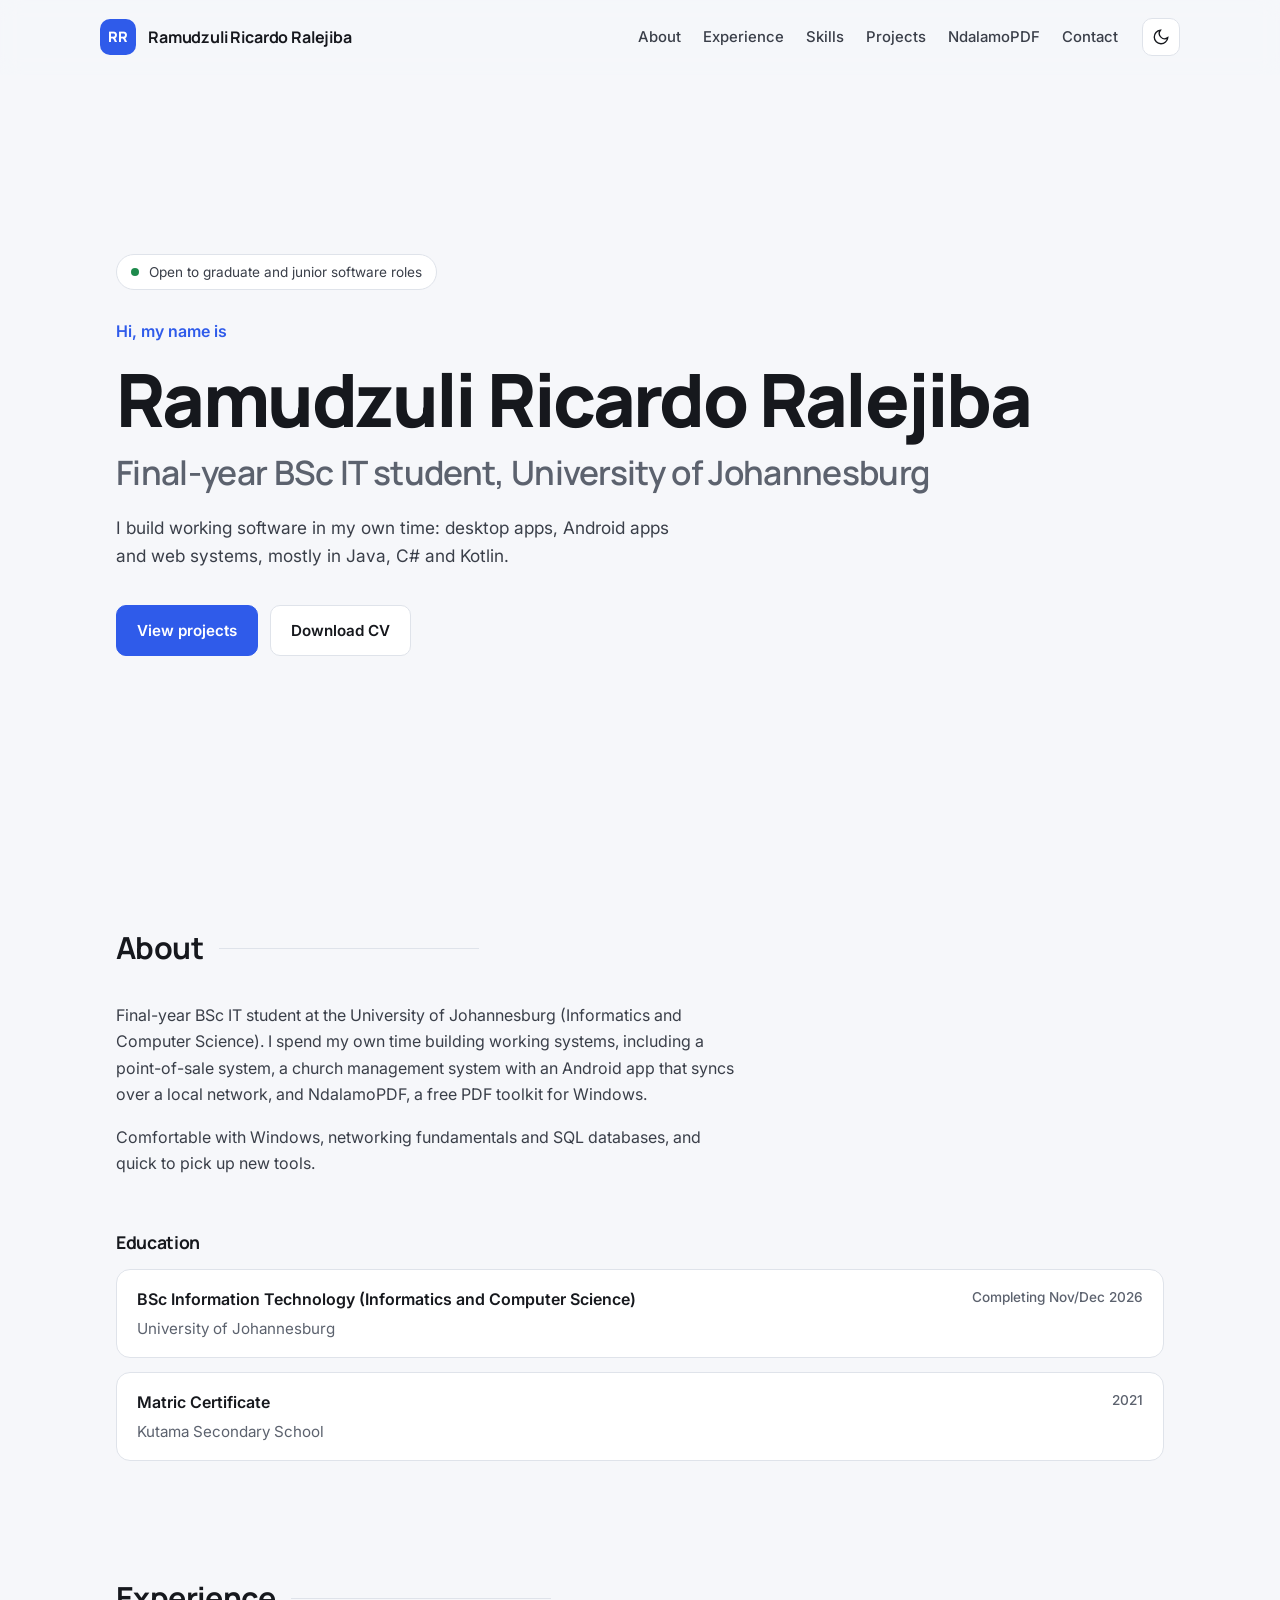
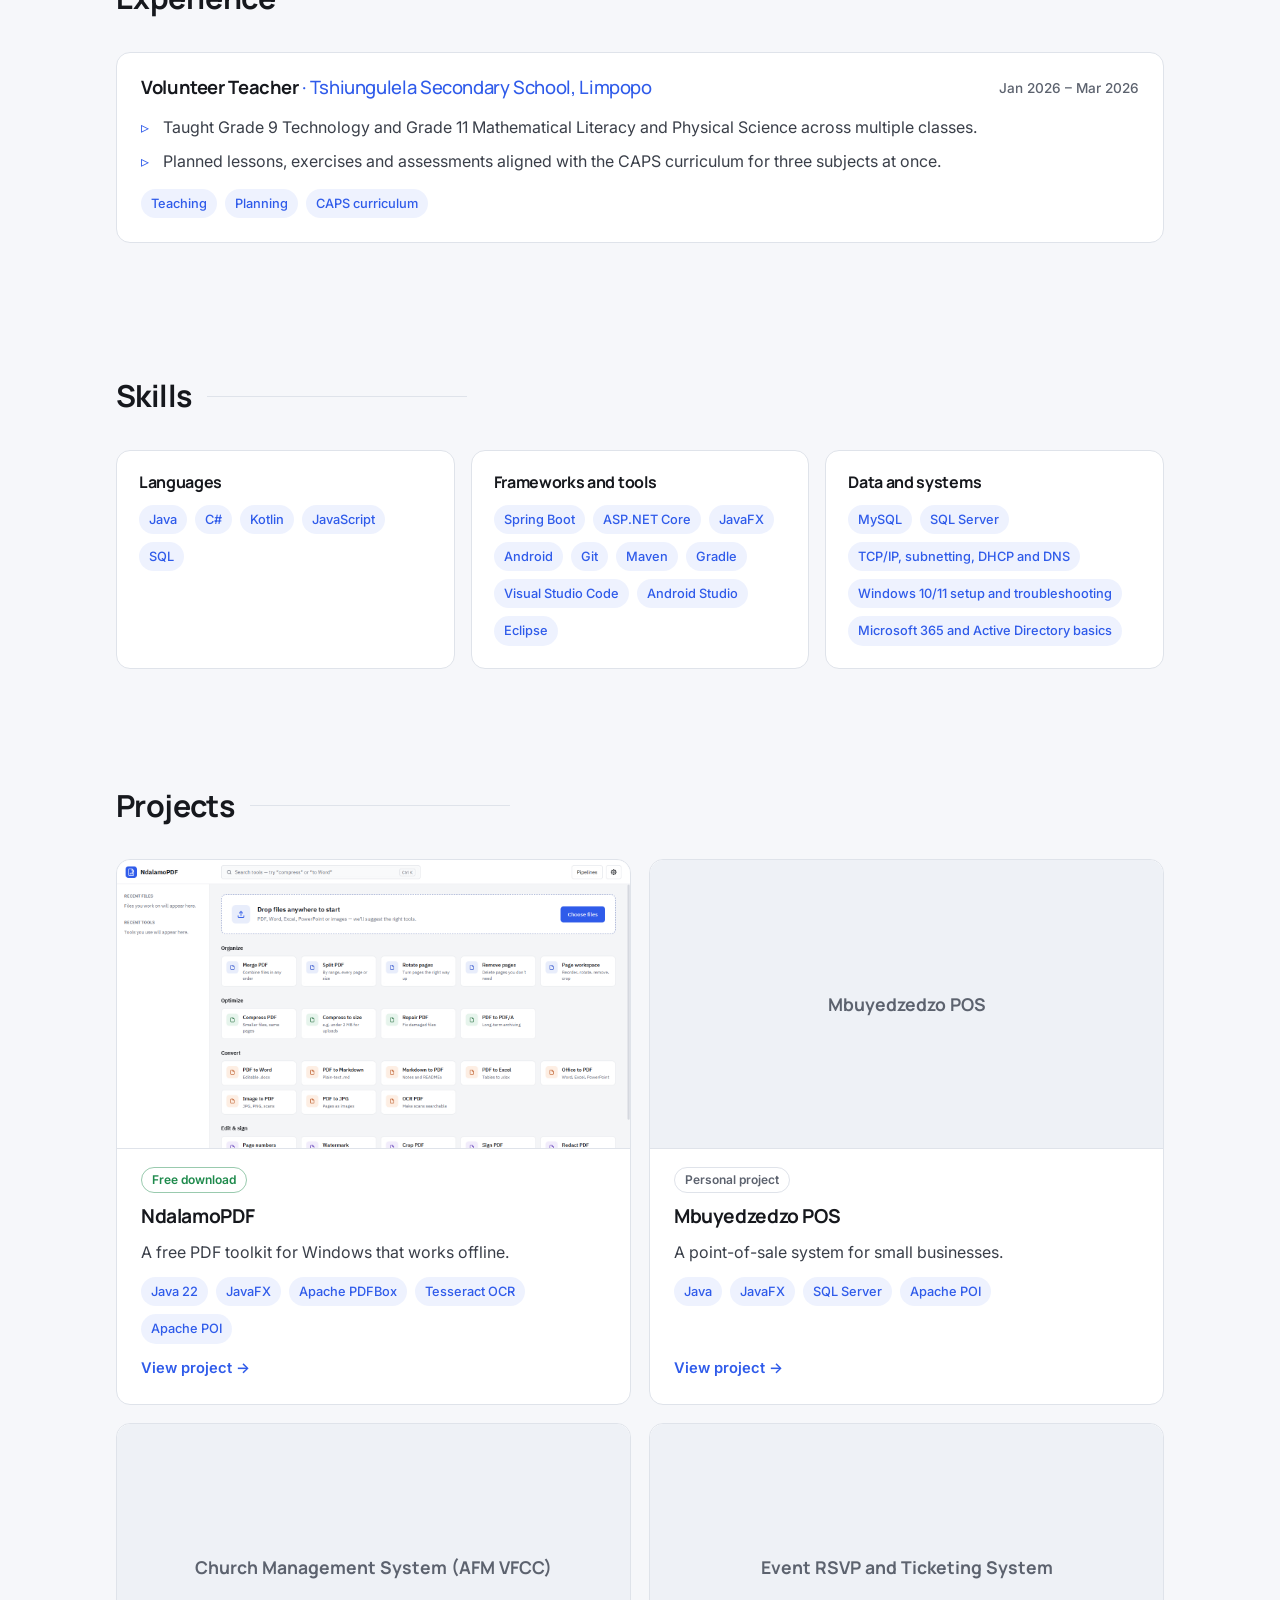
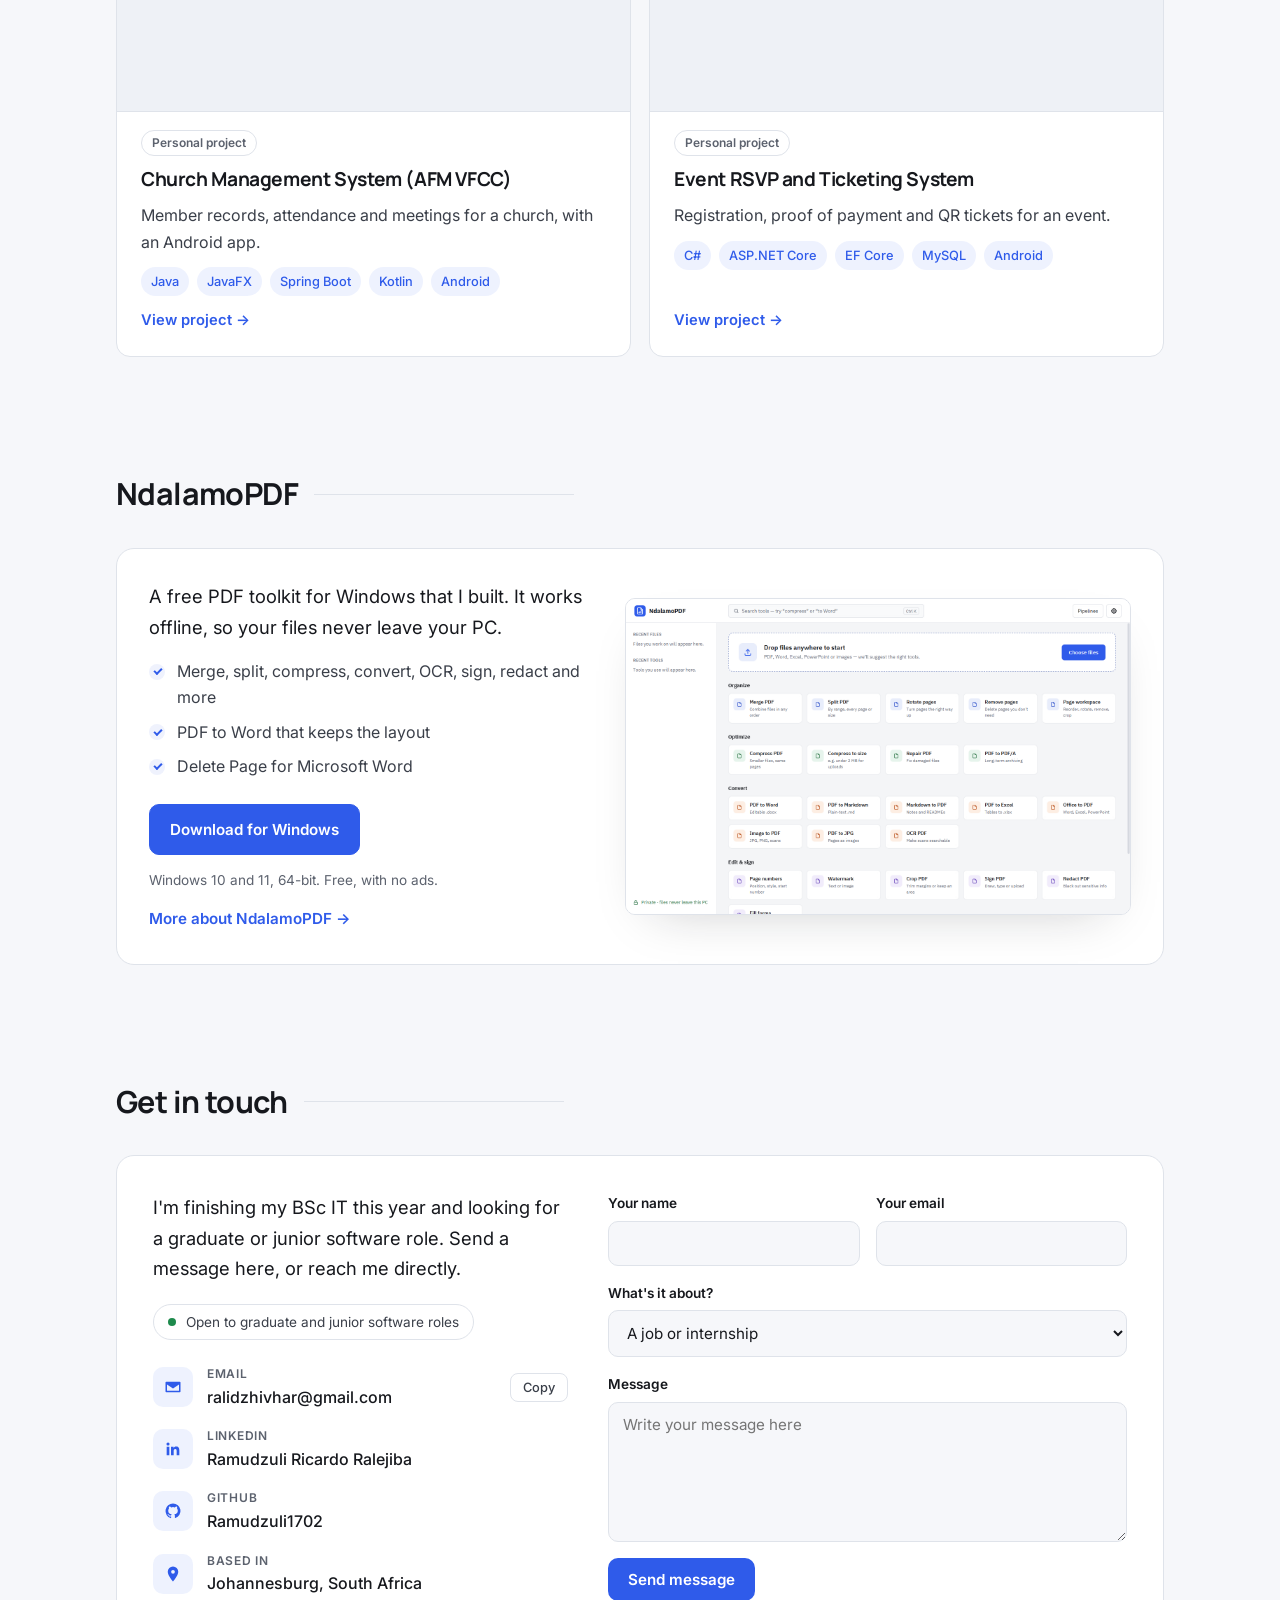
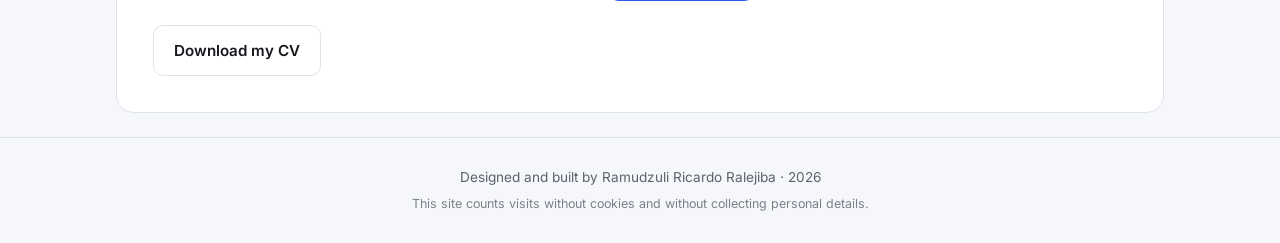
==== commit 5439cf3f: "Add the CV and a privacy note; finish the header on project pages" ====
--- a/index.html
+++ b/index.html
@@ -137,7 +137,7 @@
               <option>Something else</option>
             </select>
           </label>
-          <label>Message<textarea name="message" rows="6" maxlength="3000" required placeholder="Hi Ricardo, ..."></textarea></label>
+          <label>Message<textarea name="message" rows="6" maxlength="3000" required placeholder="Write your message here"></textarea></label>
           <!-- Left empty by people; filled in by spam robots, which are then ignored. -->
           <label class="trap" aria-hidden="true">Website<input name="website" type="text" tabindex="-1" autocomplete="off"></label>
           <div class="form-foot">
@@ -149,7 +149,7 @@
     </section>
   </main>
 
-  <footer class="footer"><p>Designed and built by Ramudzuli Ricardo Ralejiba · <span id="year"></span></p></footer>
+  <footer class="footer"><p>Designed and built by Ramudzuli Ricardo Ralejiba · <span id="year"></span></p><p class="privacy">This site counts visits without cookies and without collecting personal details.</p></footer>
   <script src="assets/js/site.js"></script>
 </body>
 </html>
--- a/assets/css/site.css
+++ b/assets/css/site.css
@@ -219,6 +219,7 @@
 .form-status.error { color: #E5534B; }
 .footer { text-align: center; padding: 28px 16px; font-size: .85rem; color: var(--muted); border-top: 1px solid var(--border); }
 .footer p { margin: 0; }
+.footer .privacy { margin-top: 6px; font-size: .78rem; opacity: .8; }
 
 /* ── Project page ── */
 .project { padding-top: 56px; padding-bottom: 80px; }
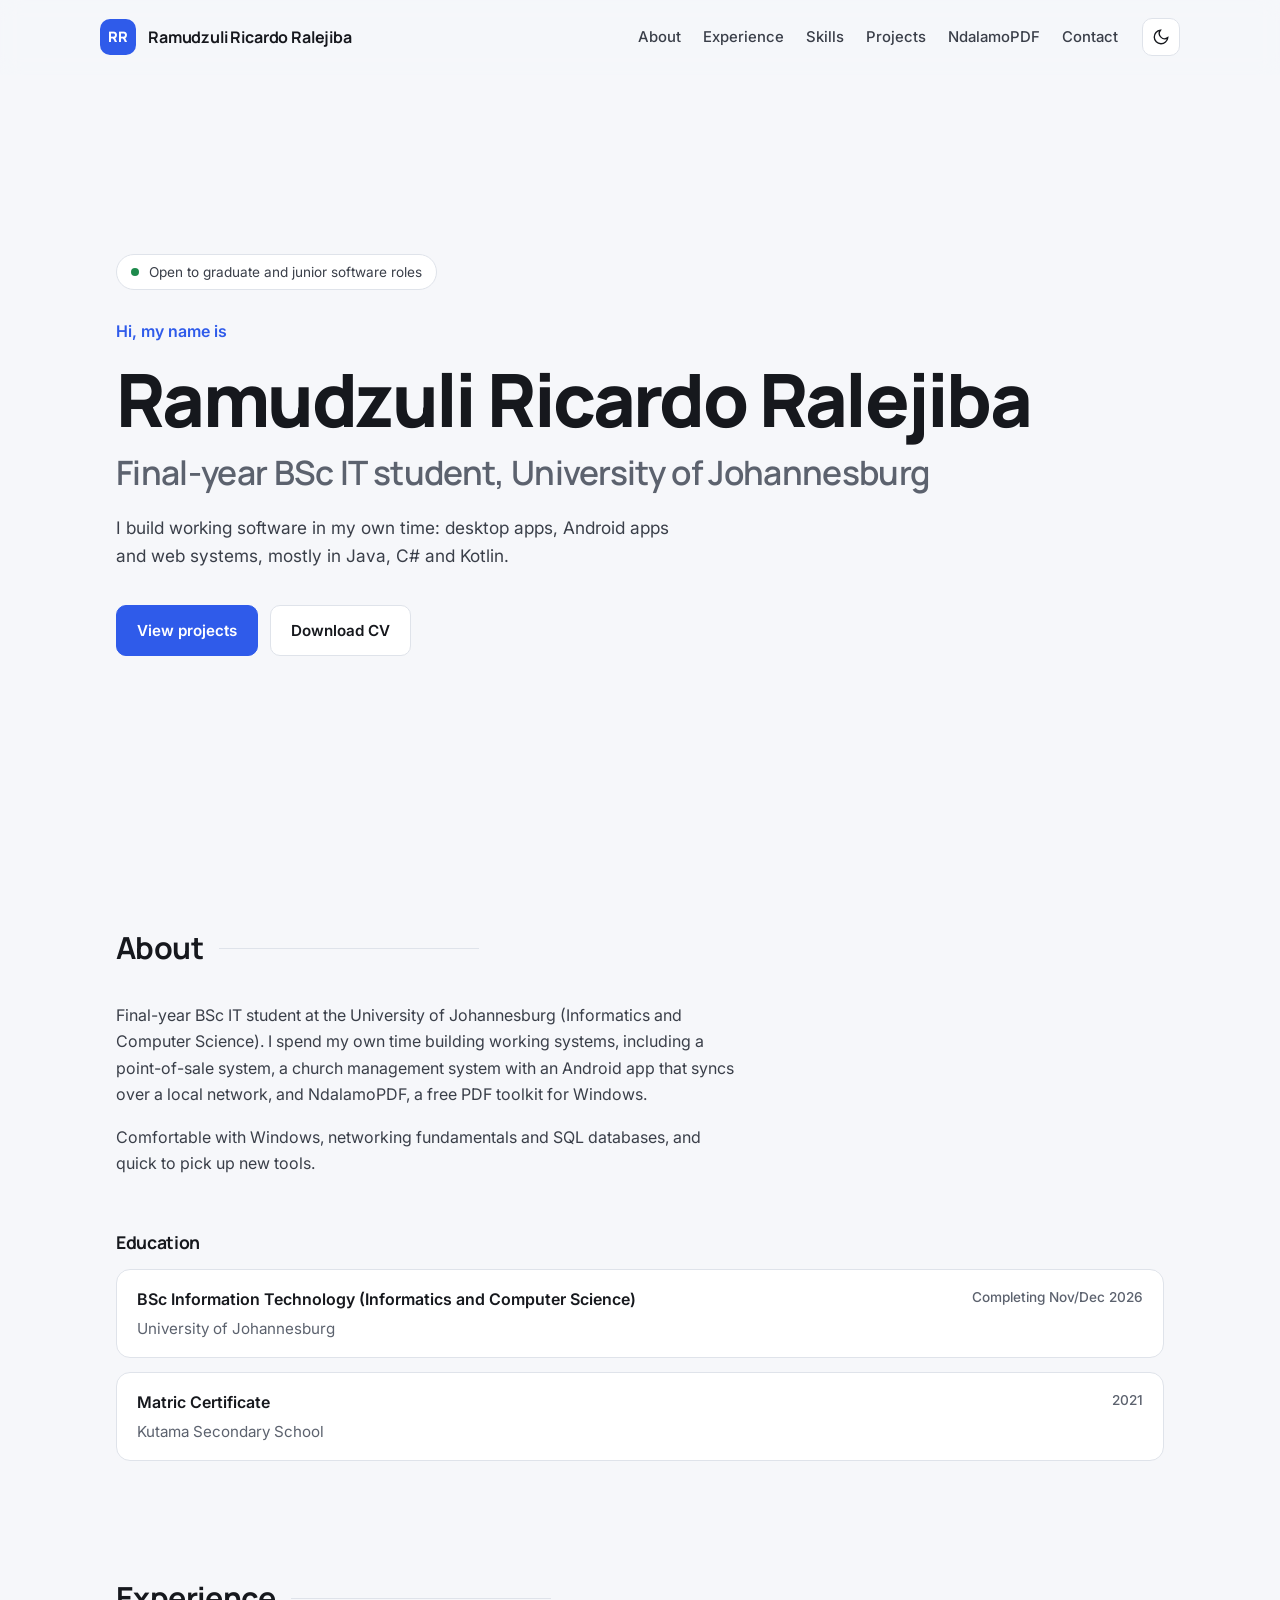
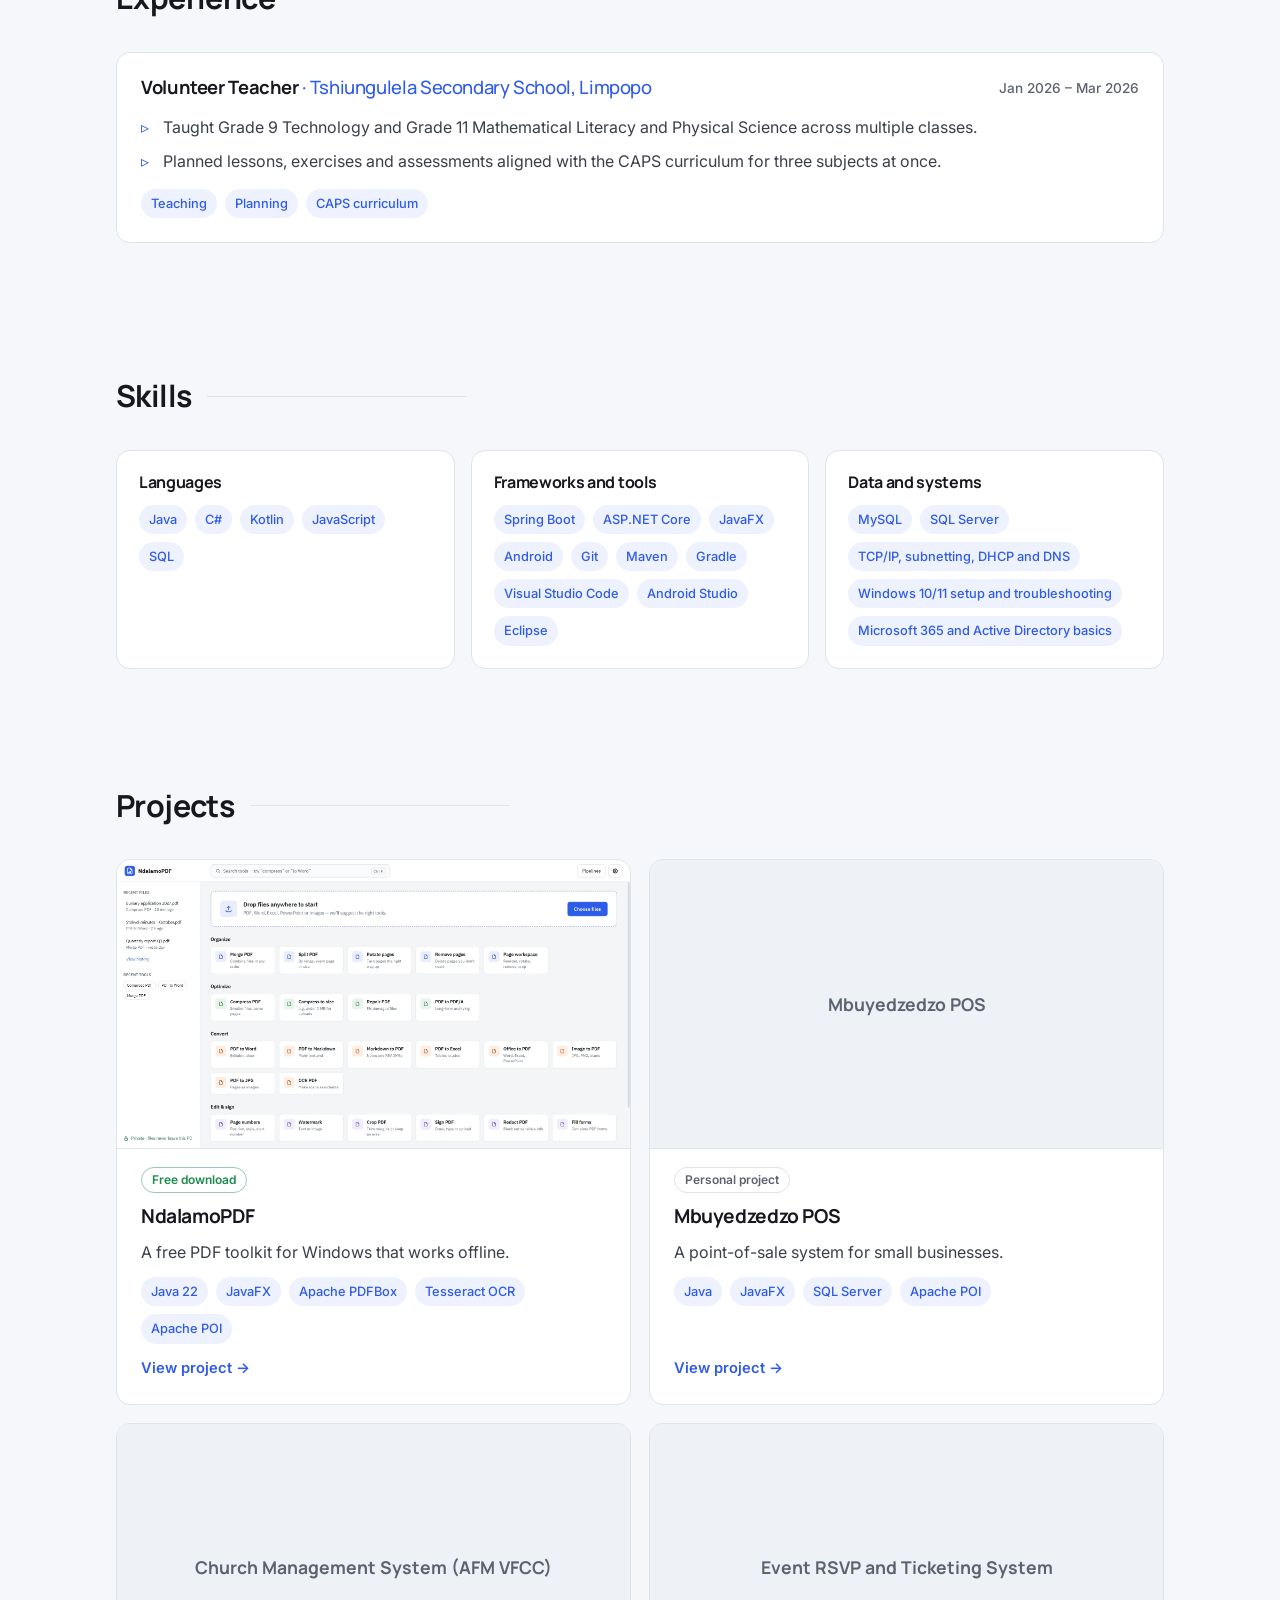
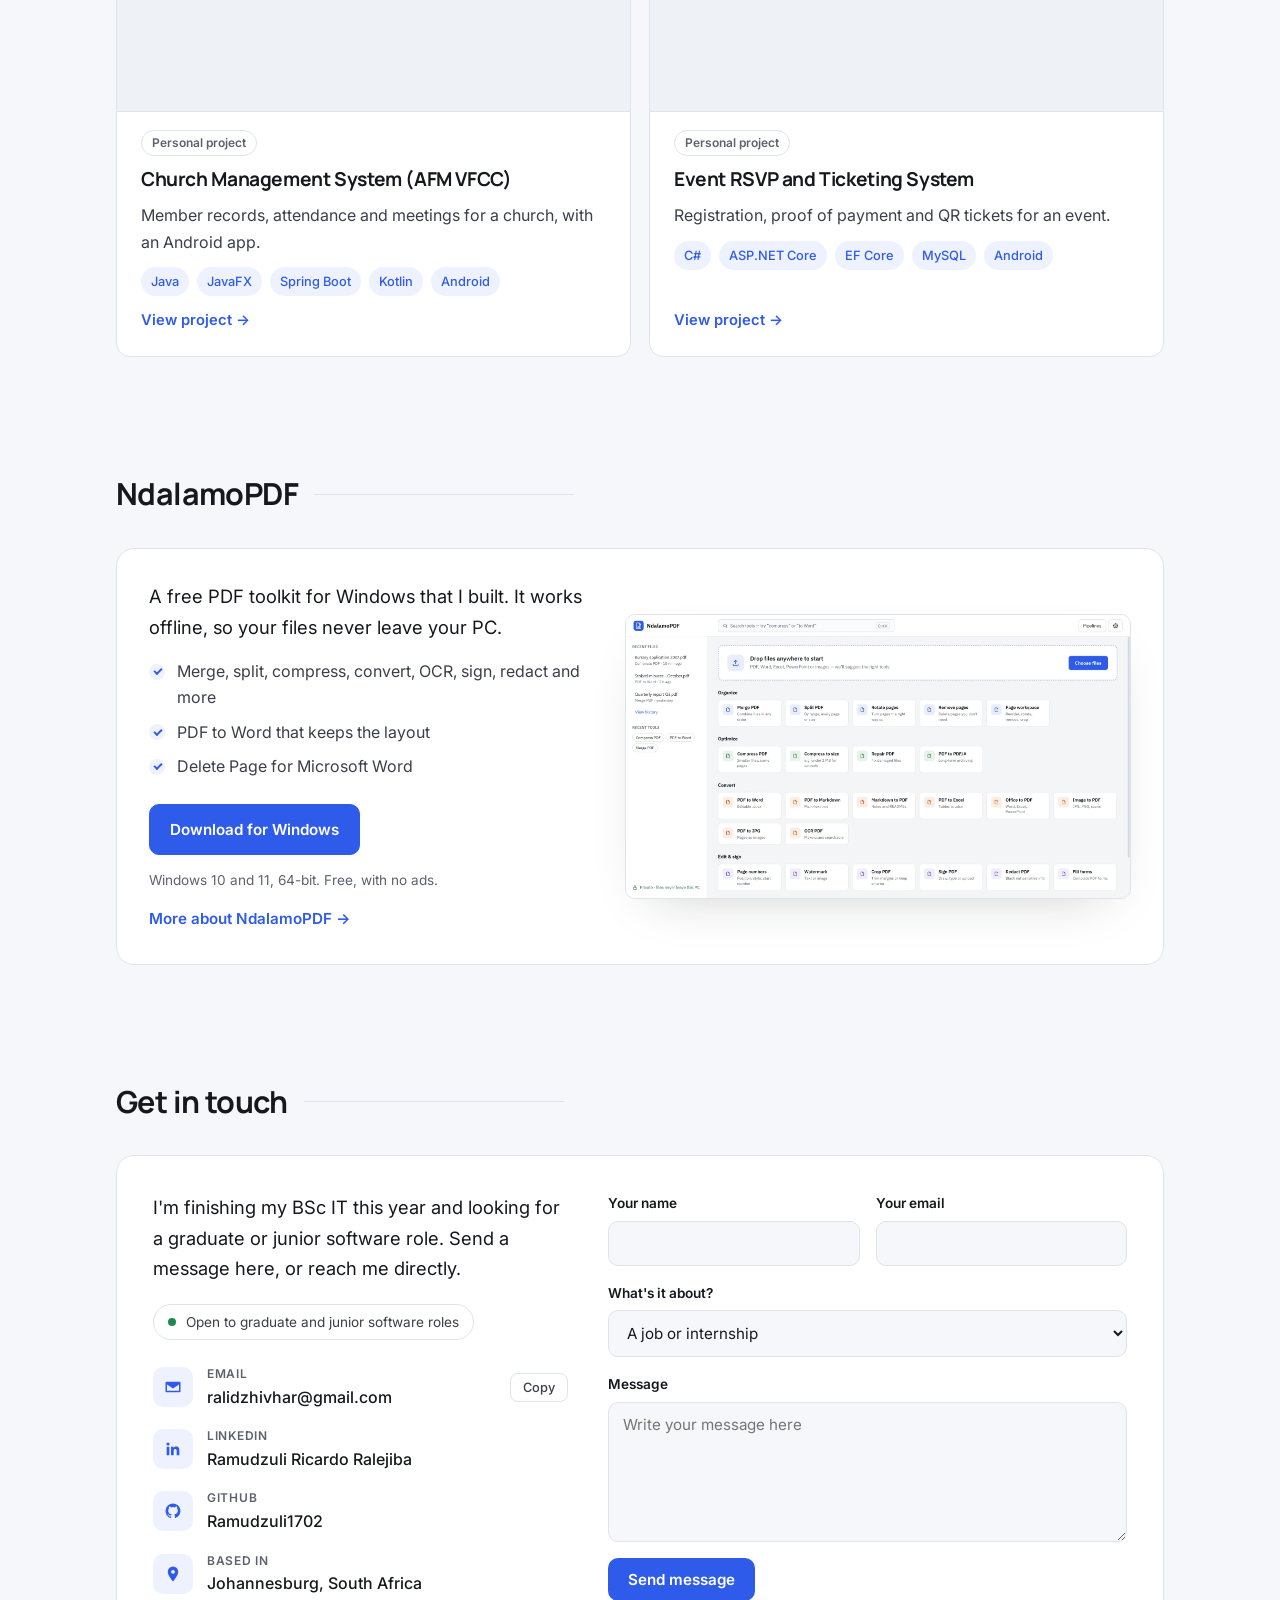
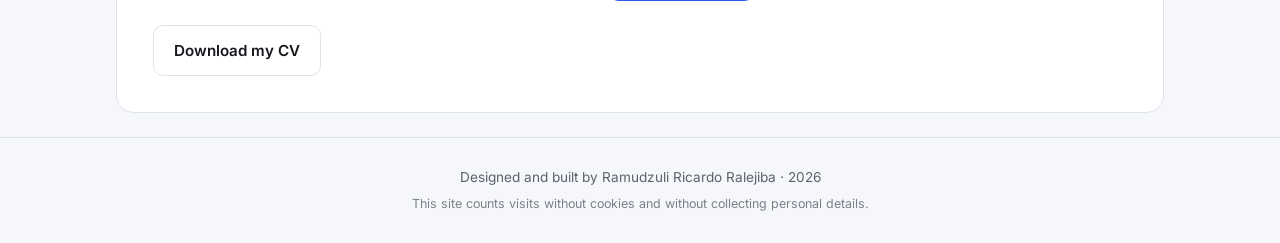
==== commit cd4bc67f: "Add NdalamoPDF screenshots" ====
--- a/index.html
+++ b/index.html
@@ -89,7 +89,7 @@
           <p class="fine" id="download-facts">Windows 10 and 11, 64-bit. Free, with no ads.</p>
           <a class="text-link" href="project.html?p=ndalamopdf">More about NdalamoPDF →</a>
         </div>
-        <img class="spotlight-shot" src="media/ndalamopdf/home.png" alt="NdalamoPDF's home screen with all its tools">
+        <img class="spotlight-shot" src="media/ndalamopdf/home.webp" alt="NdalamoPDF's home screen with all its tools">
       </div>
       <div class="reviews" id="reviews" hidden>
         <h3 class="sub">What people say <span class="rating" id="rating"></span></h3>
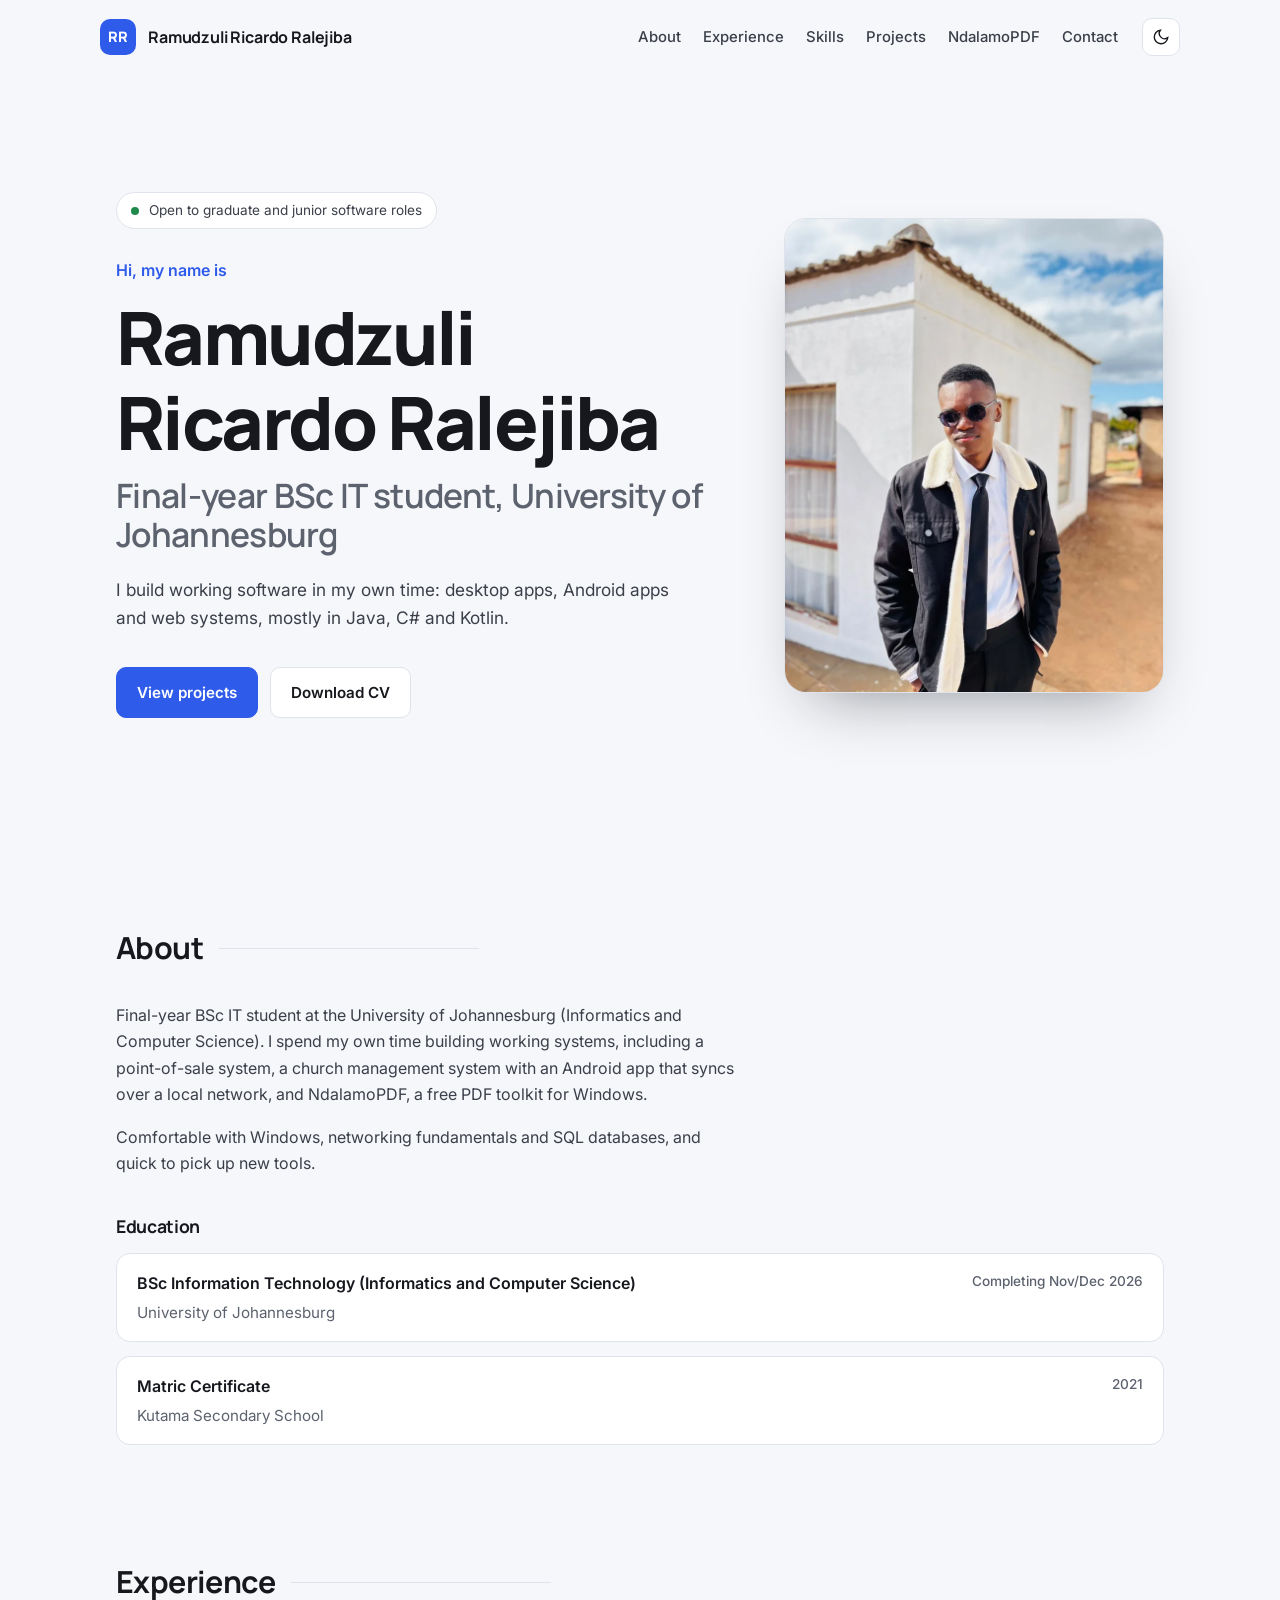
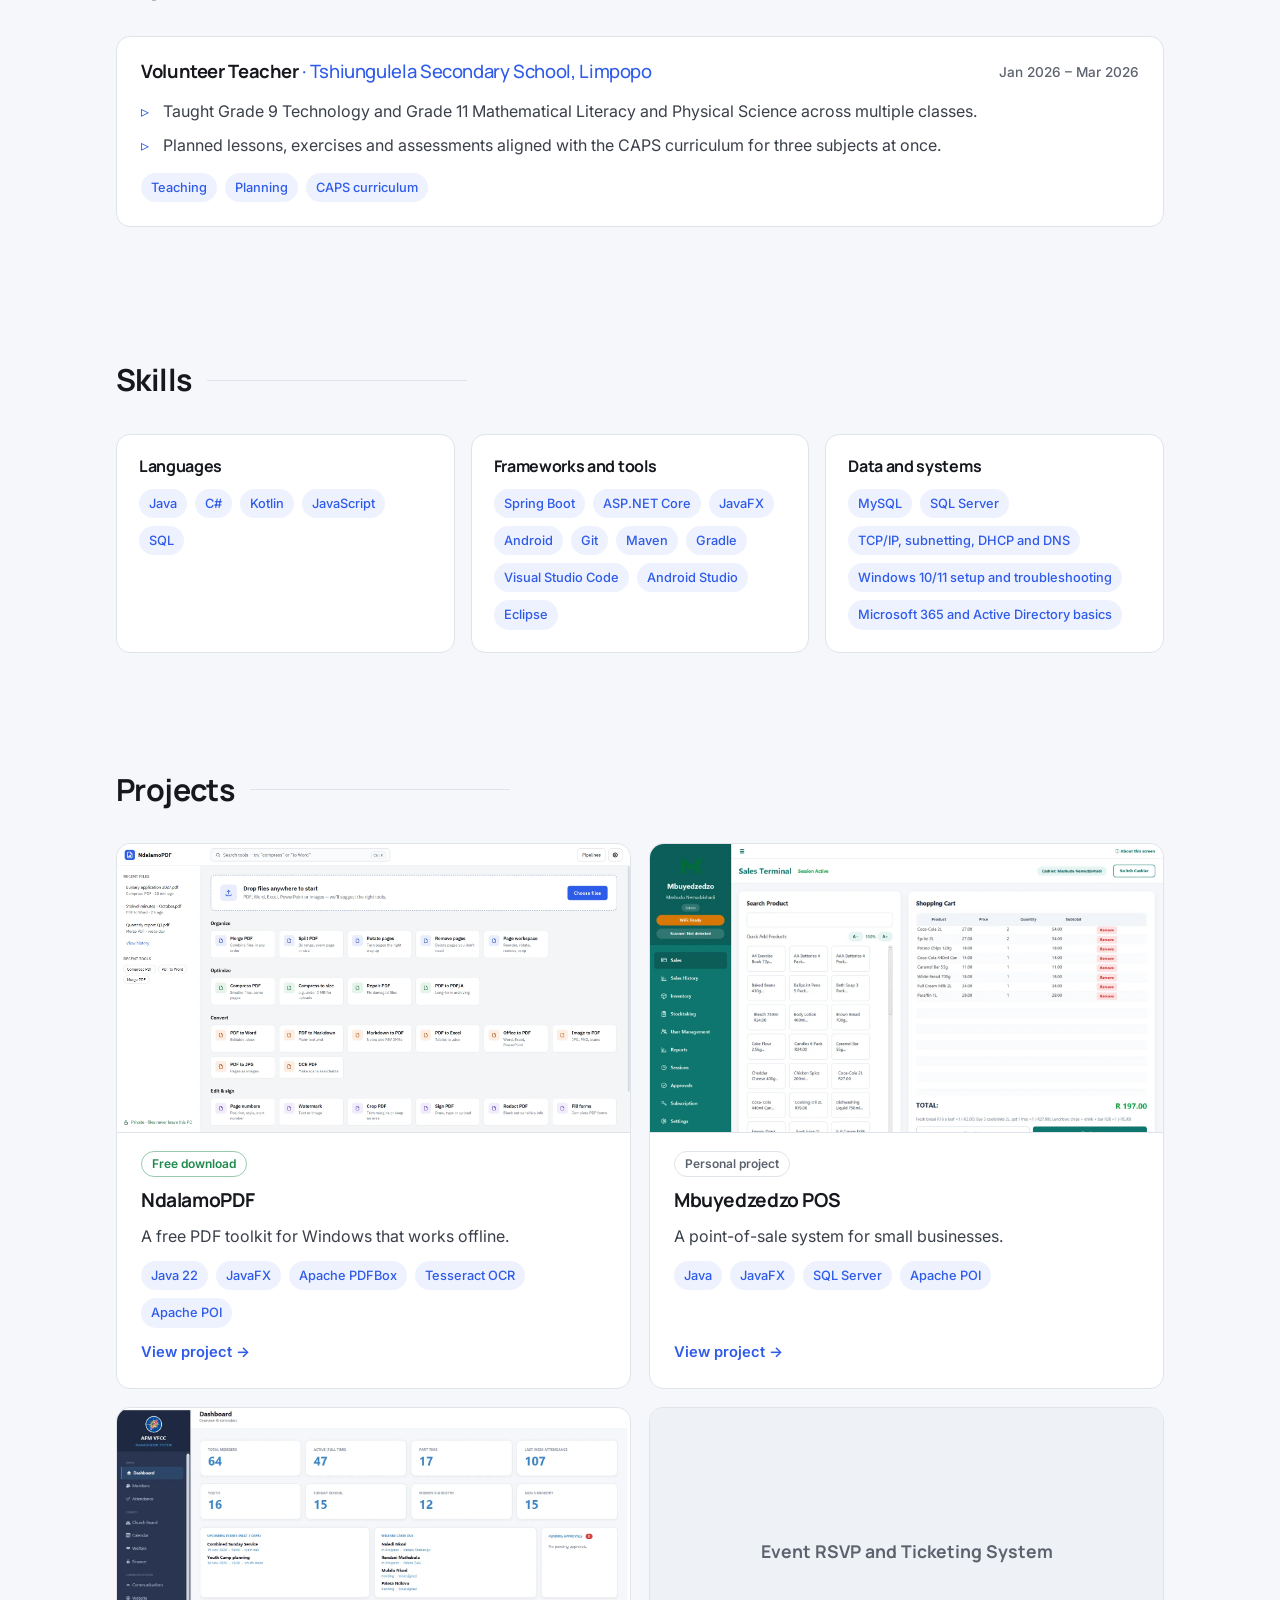
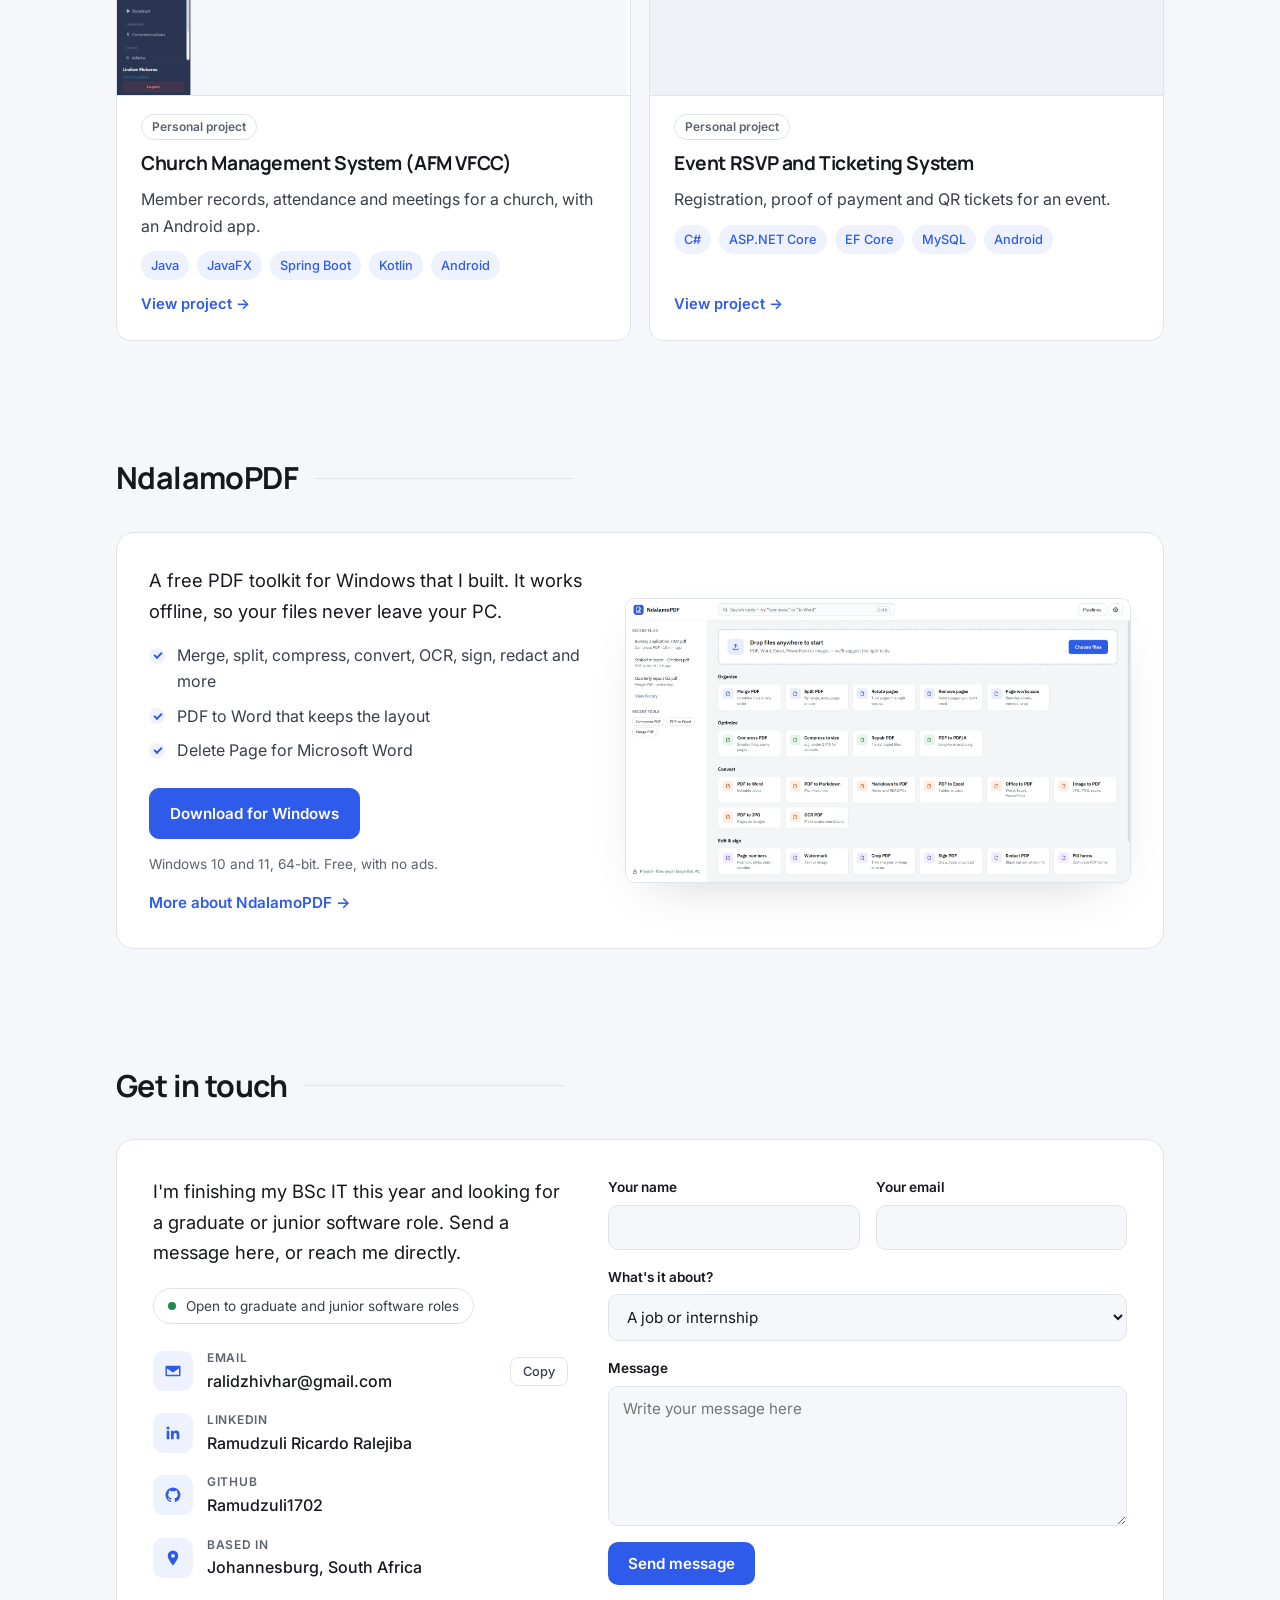
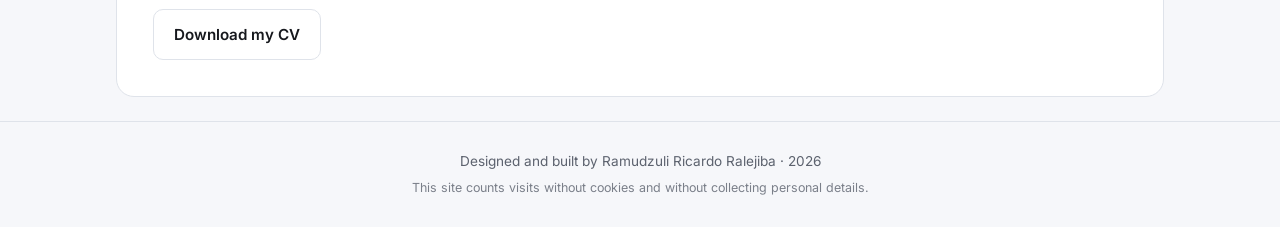
==== commit 3fdfaafe: "Add a profile photo to the top of the home page" ====
--- a/index.html
+++ b/index.html
@@ -37,6 +37,7 @@
 
   <main>
     <section class="hero">
+      <div class="hero-text">
       <p class="status" data-show="profile.available"><span class="pulse"></span><span data-bind="profile.availableText"></span></p>
       <p class="hello">Hi, my name is</p>
       <h1 data-bind="profile.name"></h1>
@@ -46,13 +47,14 @@
         <a class="button primary" href="#projects">View projects</a>
         <a class="button" data-href="profile.cv" download>Download CV</a>
       </div>
+      </div>
+      <figure class="hero-photo" data-show="profile.photo"><img data-src="profile.photo" alt="Ramudzuli Ricardo Ralejiba" width="768" height="960"></figure>
     </section>
 
     <section id="about" class="section">
       <h2 class="section-title">About</h2>
       <div class="about">
         <div class="about-text" id="about-text"></div>
-        <figure class="photo" data-show="profile.photo"><img data-src="profile.photo" alt="Ramudzuli Ricardo Ralejiba"></figure>
       </div>
       <h3 class="sub">Education</h3>
       <ul class="timeline" id="education"></ul>
--- a/assets/css/site.css
+++ b/assets/css/site.css
@@ -94,7 +94,11 @@
 .sub { font-size: 1.1rem; margin: 40px 0 16px; }
 
 /* ── Hero ── */
-.hero { min-height: min(calc(100vh - 80px), 760px); display: flex; flex-direction: column; justify-content: center; padding: 48px 0; }
+.hero { min-height: min(calc(100vh - 80px), 760px); display: grid; grid-template-columns: 1fr minmax(260px, 380px); gap: 56px; align-items: center; padding: 48px 0; }
+.hero-text { display: flex; flex-direction: column; min-width: 0; }
+.hero-photo { margin: 0; border-radius: 22px; overflow: hidden; border: 1px solid var(--border); aspect-ratio: 4 / 5; background: var(--surface); box-shadow: 0 30px 60px -30px rgba(11,18,32,.45); }
+.hero-photo img { width: 100%; height: 100%; object-fit: cover; object-position: 50% 30%; display: block; }
+.hero-photo[hidden] { display: none; }
 .status {
   display: inline-flex; align-items: center; gap: 10px; align-self: flex-start;
   padding: 6px 14px; border-radius: 999px; border: 1px solid var(--border); background: var(--surface);
@@ -117,7 +121,7 @@
 .button.primary:hover { filter: brightness(1.08); }
 
 /* ── About ── */
-.about { display: grid; grid-template-columns: 1fr 260px; gap: 48px; align-items: start; }
+.about { display: block; }
 .about-text p { margin: 0 0 16px; max-width: 620px; }
 .photo { margin: 0; border-radius: var(--radius); overflow: hidden; border: 1px solid var(--border); aspect-ratio: 1; background: var(--surface); }
 .photo img { width: 100%; height: 100%; object-fit: cover; }
@@ -265,7 +269,8 @@
   .about, .spotlight-card, .project-grid, .cards, .contact-card, .field-row { grid-template-columns: 1fr; }
   .contact-card { padding: 22px; }
   .brand-name { display: none; }
-  .photo { max-width: 240px; }
+  .hero { grid-template-columns: 1fr; gap: 28px; min-height: 0; padding-top: 32px; }
+  .hero-photo { order: -1; max-width: 300px; width: 70%; }
   .spotlight-card { padding: 22px; }
   .section { padding-top: 72px; }
   .facts { position: static; }
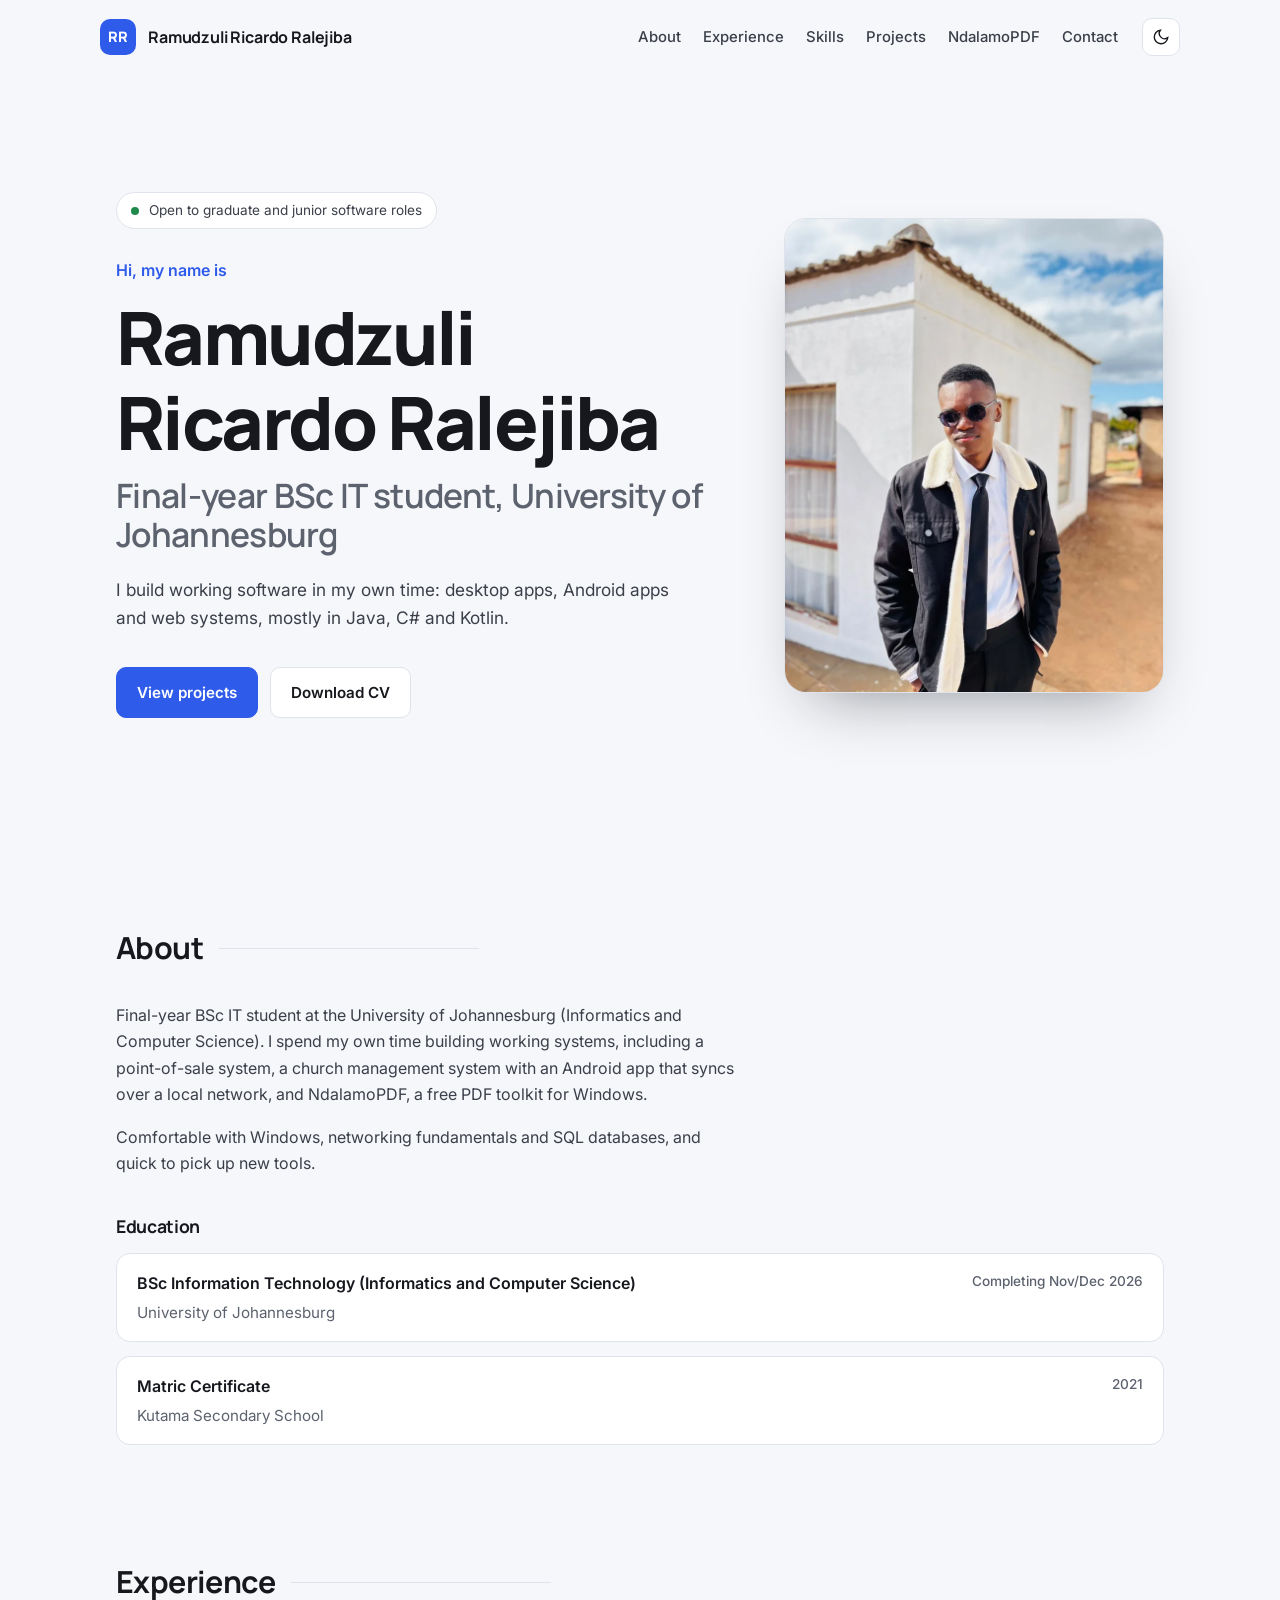
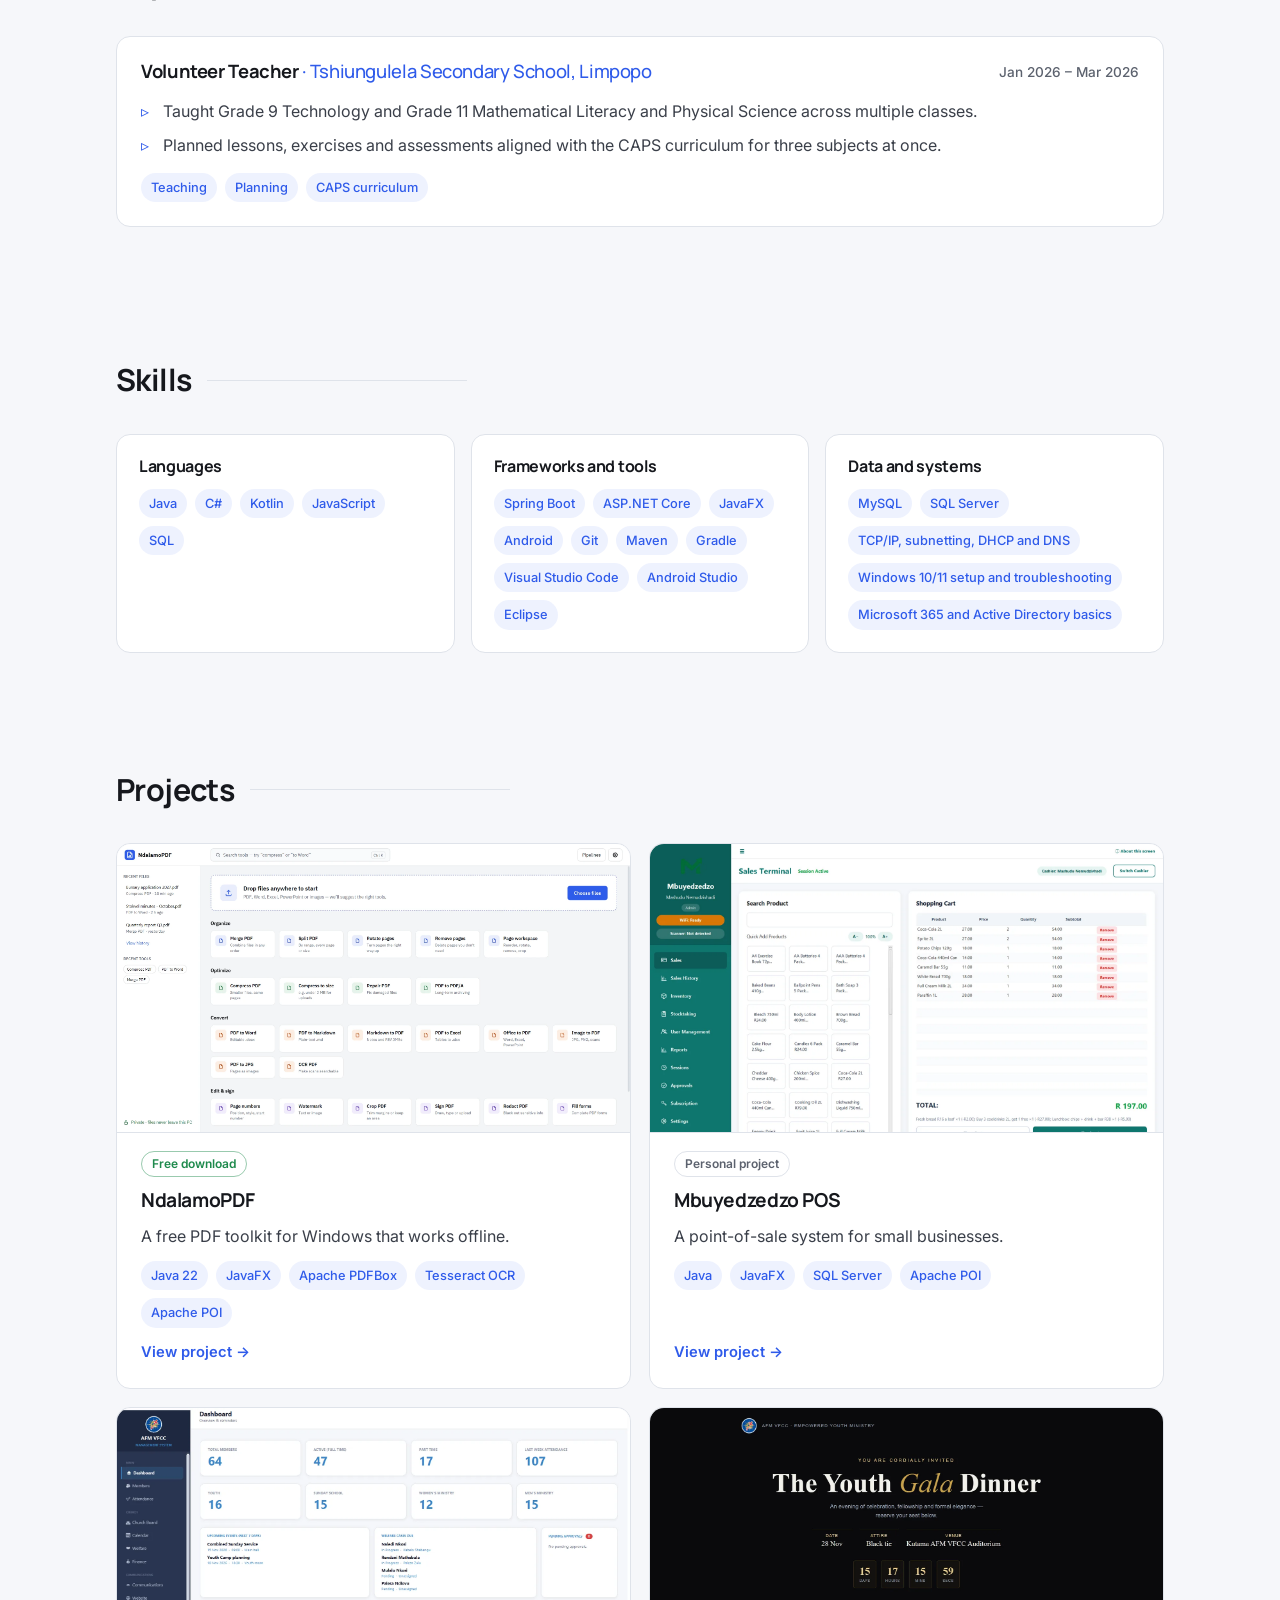
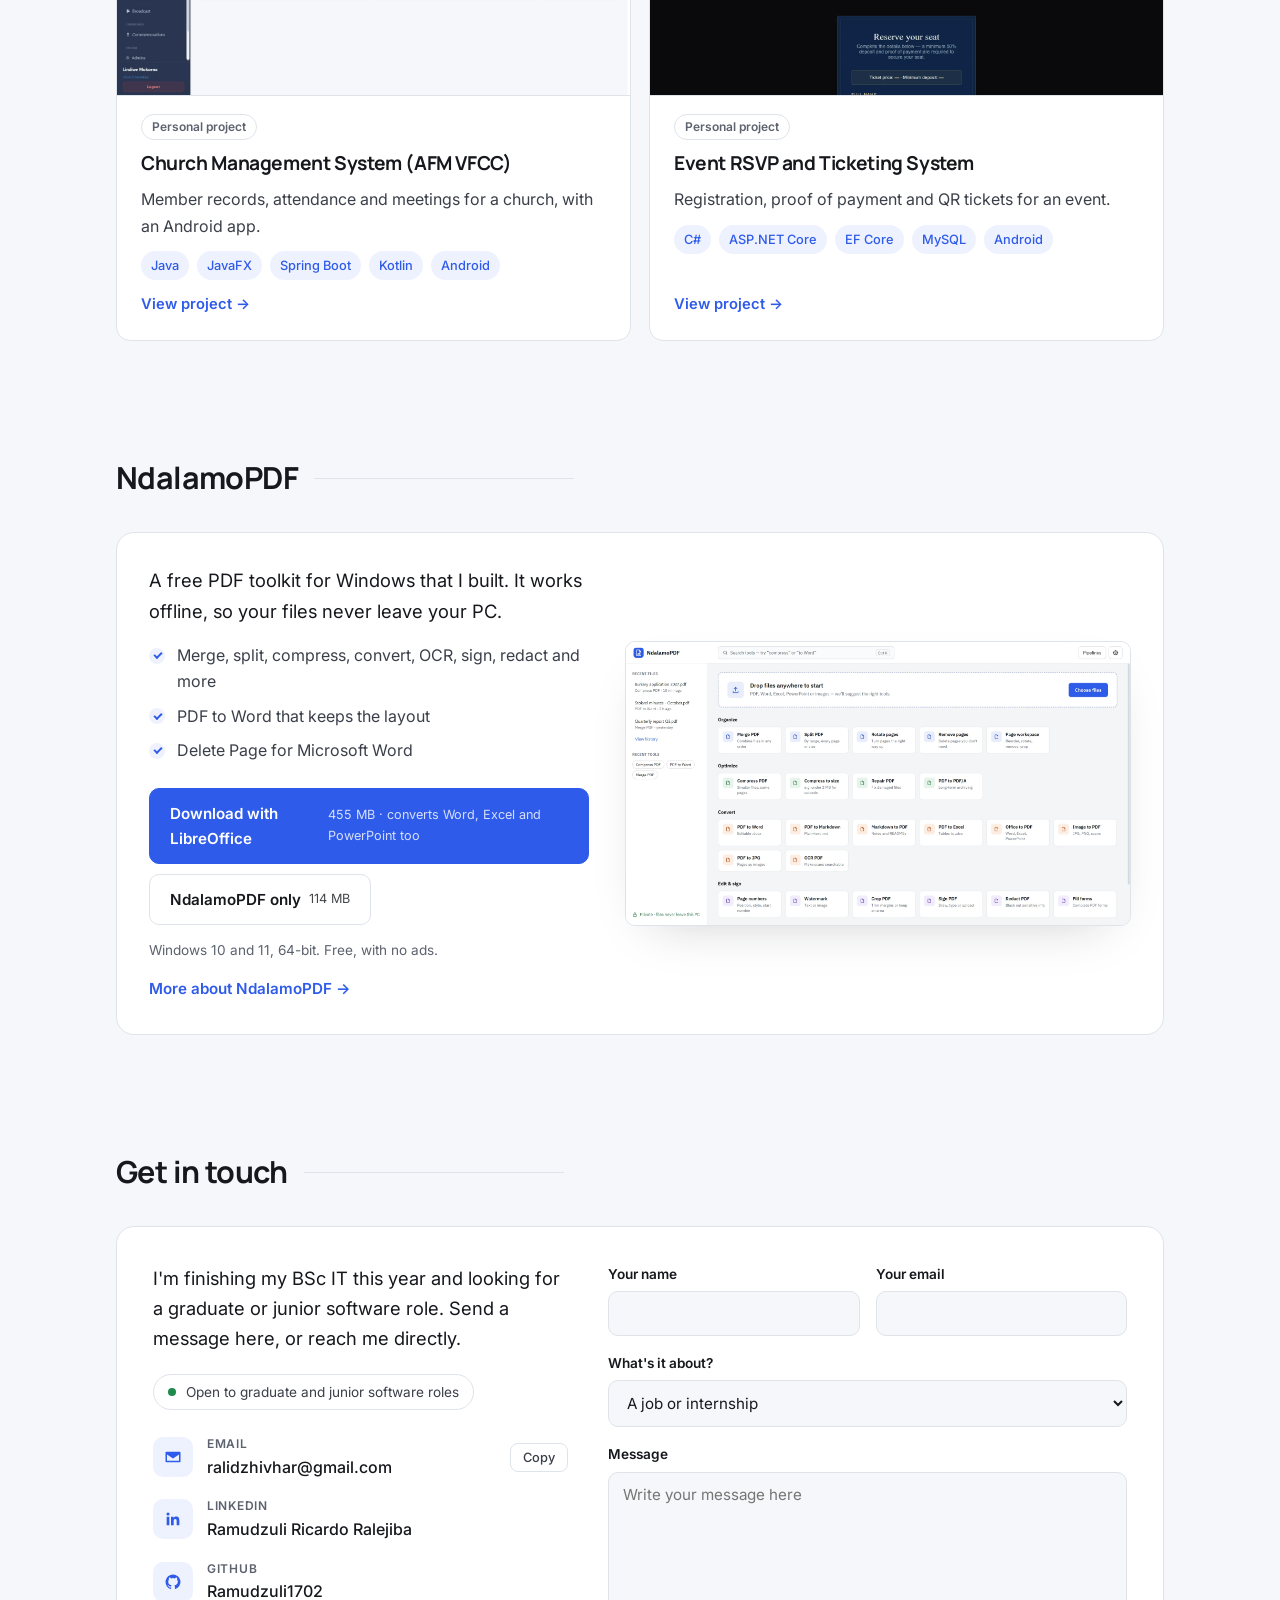
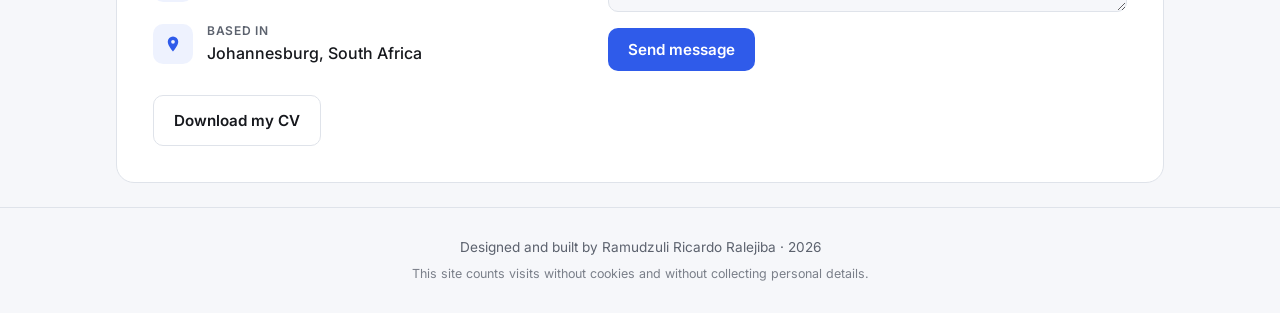
==== commit ed641254: "Two direct download buttons for NdalamoPDF, with and without LibreOffice" ====
--- a/index.html
+++ b/index.html
@@ -85,8 +85,9 @@
             <li>PDF to Word that keeps the layout</li>
             <li>Delete Page for Microsoft Word</li>
           </ul>
-          <div class="downloads" id="downloads">
-            <a class="button primary" href="https://github.com/Ramudzuli1702/ndalamo-pdf/releases/latest">Download for Windows</a>
+          <div class="downloads" id="downloads" data-setups>
+            <a class="button primary" href="https://github.com/Ramudzuli1702/ndalamo-pdf/releases/download/v1.0.2/NdalamoPDF-Setup-1.0.2-with-LibreOffice.exe" download>Download with LibreOffice <small>455 MB</small></a>
+            <a class="button" href="https://github.com/Ramudzuli1702/ndalamo-pdf/releases/download/v1.0.2/NdalamoPDF-Setup-1.0.2.exe" download>NdalamoPDF only <small>114 MB</small></a>
           </div>
           <p class="fine" id="download-facts">Windows 10 and 11, 64-bit. Free, with no ads.</p>
           <a class="text-link" href="project.html?p=ndalamopdf">More about NdalamoPDF →</a>
